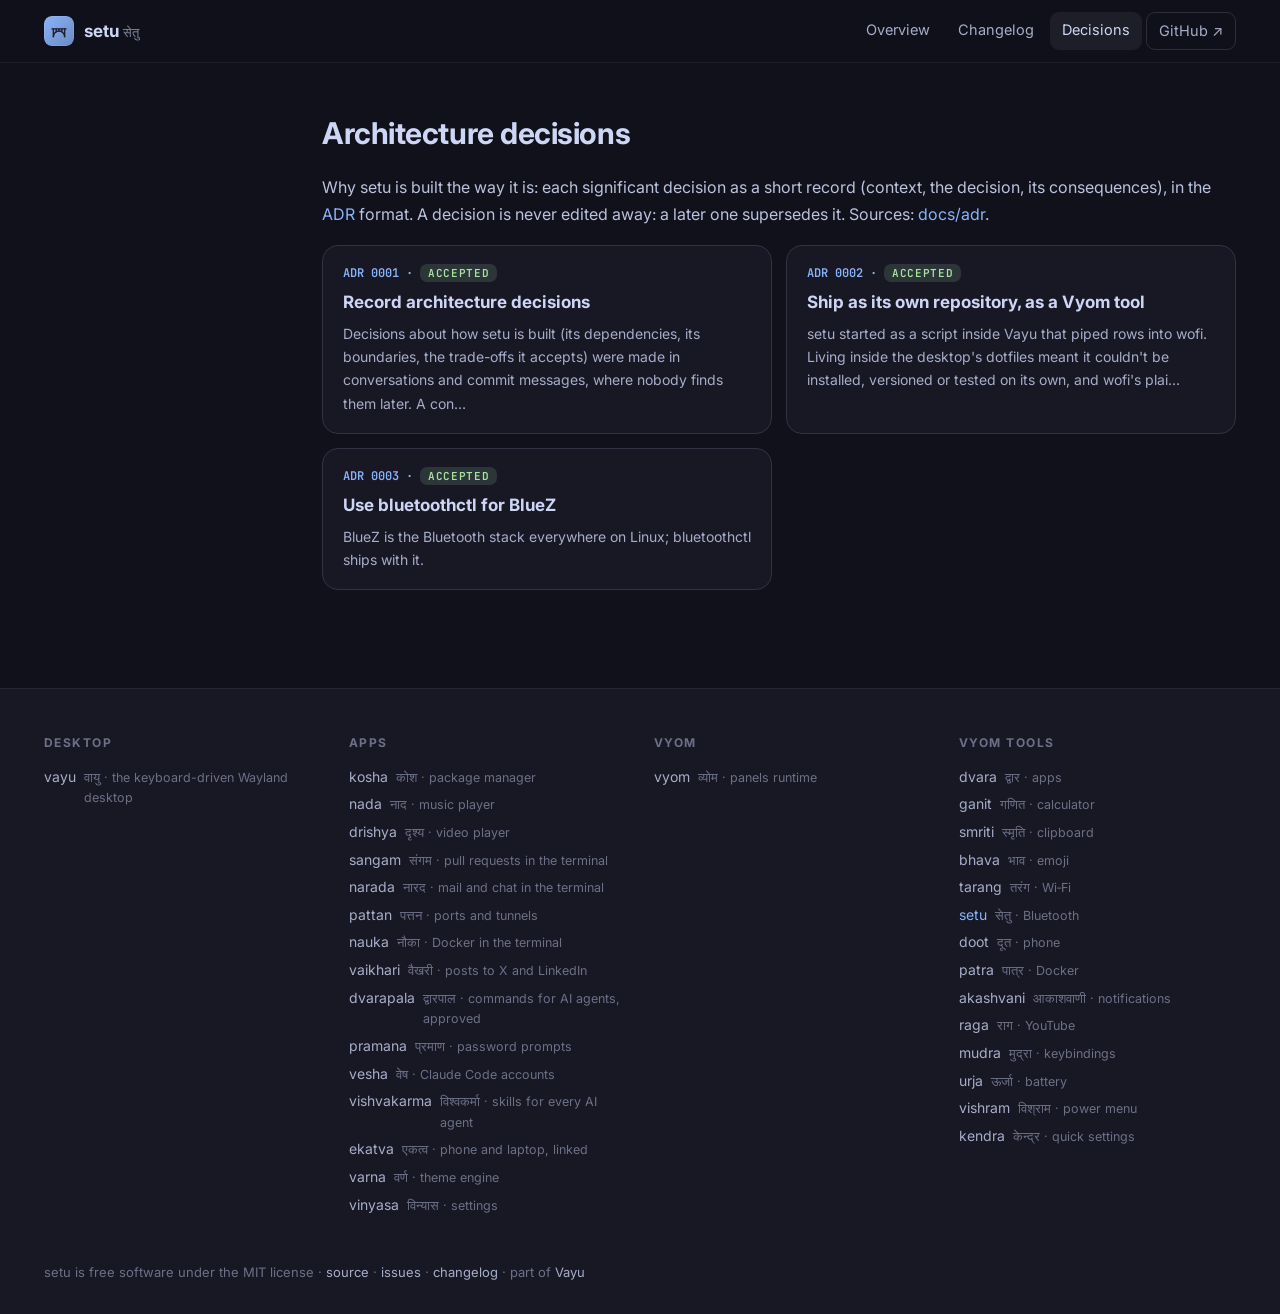
==== docs/adr/index.html @ f8ead476 "New names for five tools: akashvani, vishvakarma, dvarapala, narada, vaikhari suchana is akashvani, " ====
<!doctype html>
<html lang="en">
<head>
<meta charset="utf-8">
<meta name="viewport" content="width=device-width, initial-scale=1">
<title>Decisions · setu</title>
<meta name="description" content="Bluetooth: devices with battery levels, discovery while open, connect, disconnect, pair, remove, power.">
<meta property="og:title" content="Decisions · setu">
<meta property="og:description" content="Bluetooth: devices with battery levels, discovery while open, connect, disconnect, pair, remove, power.">
<meta name="theme-color" content="#11111b">
<link rel="icon" href="../assets/logo.svg" type="image/svg+xml">
<link rel="preconnect" href="https://fonts.googleapis.com">
<link href="https://fonts.googleapis.com/css2?family=Inter:wght@400;500;600;700;800&family=JetBrains+Mono:wght@400;600&display=swap" rel="stylesheet">
<link rel="stylesheet" href="../assets/site.css">
<style>:root{--accent:#89b4fa;--glow:#89b4fa33}</style>
</head>
<body>
<header class="top"><div class="in">
<a class="brand" href="../index.html"><img src="../assets/logo.svg" alt=""><span>setu <small>सेतु</small></span></a>
<nav><a href="../index.html" class="">Overview</a><a href="../changelog.html" class="">Changelog</a><a href="../adr/index.html" class="on hide">Decisions</a><a class="gh" href="https://github.com/Theyashsawarkar/setu">GitHub ↗</a></nav></div></header>

<div class="wrap"><aside class="toc"></aside><article>
<h2>Architecture decisions</h2><p>Why setu is built the way it is: each significant decision as a short record (context, the decision, its consequences), in the <a href="https://cognitect.com/blog/2011/11/15/documenting-architecture-decisions">ADR</a> format. A decision is never edited away: a later one supersedes it. Sources: <a href="https://github.com/Theyashsawarkar/setu/tree/main/docs/adr">docs/adr</a>.</p><div class="cards"><a class="card" href="0001-record-architecture-decisions.html"><div class="n">ADR 0001 · <span class="status accepted">Accepted</span></div><h3>Record architecture decisions</h3><p>Decisions about how setu is built (its dependencies, its boundaries, the trade-offs it accepts) were made in conversations and commit messages, where nobody finds them later. A con…</p></a><a class="card" href="0002-own-repository-as-a-vyom-tool.html"><div class="n">ADR 0002 · <span class="status accepted">Accepted</span></div><h3>Ship as its own repository, as a Vyom tool</h3><p>setu started as a script inside Vayu that piped rows into wofi. Living inside the desktop&#x27;s dotfiles meant it couldn&#x27;t be installed, versioned or tested on its own, and wofi&#x27;s plai…</p></a><a class="card" href="0003-bluetoothctl.html"><div class="n">ADR 0003 · <span class="status accepted">Accepted</span></div><h3>Use bluetoothctl for BlueZ</h3><p>BlueZ is the Bluetooth stack everywhere on Linux; bluetoothctl ships with it.</p></a></div>
</article></div>
<footer><div class="in"><div><h4>Desktop</h4><a href="https://theyashsawarkar.github.io/vayu/" class="">vayu <span>वायु · the keyboard-driven Wayland desktop</span></a></div><div><h4>Apps</h4><a href="https://theyashsawarkar.github.io/kosha/" class="">kosha <span>कोश · package manager</span></a><a href="https://theyashsawarkar.github.io/nada/" class="">nada <span>नाद · music player</span></a><a href="https://theyashsawarkar.github.io/drishya/" class="">drishya <span>दृश्य · video player</span></a><a href="https://theyashsawarkar.github.io/sangam/" class="">sangam <span>संगम · pull requests in the terminal</span></a><a href="https://theyashsawarkar.github.io/narada/" class="">narada <span>नारद · mail and chat in the terminal</span></a><a href="https://theyashsawarkar.github.io/pattan/" class="">pattan <span>पत्तन · ports and tunnels</span></a><a href="https://theyashsawarkar.github.io/nauka/" class="">nauka <span>नौका · Docker in the terminal</span></a><a href="https://theyashsawarkar.github.io/vaikhari/" class="">vaikhari <span>वैखरी · posts to X and LinkedIn</span></a><a href="https://theyashsawarkar.github.io/dvarapala/" class="">dvarapala <span>द्वारपाल · commands for AI agents, approved</span></a><a href="https://theyashsawarkar.github.io/pramana/" class="">pramana <span>प्रमाण · password prompts</span></a><a href="https://theyashsawarkar.github.io/vesha/" class="">vesha <span>वेष · Claude Code accounts</span></a><a href="https://theyashsawarkar.github.io/vishvakarma/" class="">vishvakarma <span>विश्वकर्मा · skills for every AI agent</span></a><a href="https://theyashsawarkar.github.io/ekatva/" class="">ekatva <span>एकत्व · phone and laptop, linked</span></a><a href="https://theyashsawarkar.github.io/varna/" class="">varna <span>वर्ण · theme engine</span></a><a href="https://theyashsawarkar.github.io/vinyasa/" class="">vinyasa <span>विन्यास · settings</span></a></div><div><h4>Vyom</h4><a href="https://theyashsawarkar.github.io/vyom/" class="">vyom <span>व्योम · panels runtime</span></a></div><div><h4>Vyom tools</h4><a href="https://theyashsawarkar.github.io/dvara/" class="">dvara <span>द्वार · apps</span></a><a href="https://theyashsawarkar.github.io/ganit/" class="">ganit <span>गणित · calculator</span></a><a href="https://theyashsawarkar.github.io/smriti/" class="">smriti <span>स्मृति · clipboard</span></a><a href="https://theyashsawarkar.github.io/bhava/" class="">bhava <span>भाव · emoji</span></a><a href="https://theyashsawarkar.github.io/tarang/" class="">tarang <span>तरंग · Wi‑Fi</span></a><a href="https://theyashsawarkar.github.io/setu/" class="me">setu <span>सेतु · Bluetooth</span></a><a href="https://theyashsawarkar.github.io/doot/" class="">doot <span>दूत · phone</span></a><a href="https://theyashsawarkar.github.io/patra/" class="">patra <span>पात्र · Docker</span></a><a href="https://theyashsawarkar.github.io/akashvani/" class="">akashvani <span>आकाशवाणी · notifications</span></a><a href="https://theyashsawarkar.github.io/raga/" class="">raga <span>राग · YouTube</span></a><a href="https://theyashsawarkar.github.io/mudra/" class="">mudra <span>मुद्रा · keybindings</span></a><a href="https://theyashsawarkar.github.io/urja/" class="">urja <span>ऊर्जा · battery</span></a><a href="https://theyashsawarkar.github.io/vishram/" class="">vishram <span>विश्राम · power menu</span></a><a href="https://theyashsawarkar.github.io/kendra/" class="">kendra <span>केन्द्र · quick settings</span></a></div></div>
<div class="bottom">setu is free software under the MIT license · <a href="https://github.com/Theyashsawarkar/setu">source</a> · <a href="https://github.com/Theyashsawarkar/setu/issues">issues</a> · <a href="../changelog.html">changelog</a> · part of <a href="https://theyashsawarkar.github.io/vayu/">Vayu</a></div></footer>
<script>
document.querySelectorAll('pre.code').forEach(p=>{const b=document.createElement('button');b.className='copy';b.textContent='Copy';
b.onclick=()=>{navigator.clipboard.writeText(p.innerText.replace(/^Copy/,'')).then(()=>{b.textContent='Copied';setTimeout(()=>b.textContent='Copy',1200)})};p.appendChild(b)});
const links=[...document.querySelectorAll('.toc a')];if(links.length){const hs=links.map(a=>document.getElementById(a.hash.slice(1))).filter(Boolean);
const on=()=>{let cur=hs[0];for(const h of hs){if(h.getBoundingClientRect().top<120)cur=h}links.forEach(a=>a.classList.toggle('on',cur&&a.hash==='#'+cur.id))};
addEventListener('scroll',on,{passive:true});on()}
</script>
</body>
</html>
---- docs/assets/site.css ----
:root{--crust:#11111b;--mantle:#181825;--base:#1e1e2e;--s0:#313244;--s1:#45475a;--ov0:#6c7086;--ov1:#7f849c;
--sub0:#a6adc8;--sub1:#bac2de;--text:#cdd6f4;--mauve:#cba6f7;--green:#a6e3a1;--peach:#fab387;--red:#f38ba8;--blue:#89b4fa;
--ui:"Inter","Segoe UI",system-ui,sans-serif;--mono:"JetBrains Mono","JetBrainsMono Nerd Font",ui-monospace,monospace}
*{box-sizing:border-box}html{scroll-behavior:smooth;scroll-padding-top:76px}
body{margin:0;background:var(--crust);color:var(--text);font:16px/1.65 var(--ui);-webkit-font-smoothing:antialiased}
a{color:var(--accent);text-decoration:none}a:hover{text-decoration:underline}
code{font:.86em var(--mono);background:rgba(255,255,255,.06);border:1px solid rgba(255,255,255,.07);padding:.12em .4em;border-radius:6px;color:var(--sub1)}
img{max-width:100%;height:auto}
/* nav */
.top{position:sticky;top:0;z-index:20;backdrop-filter:blur(18px) saturate(1.4);-webkit-backdrop-filter:blur(18px) saturate(1.4);
background:rgba(17,17,27,.72);border-bottom:1px solid rgba(255,255,255,.06)}
.top .in{max-width:1240px;margin:0 auto;padding:12px 24px;display:flex;align-items:center;gap:22px}
.brand{display:flex;align-items:center;gap:10px;font-weight:700;font-size:17px;color:var(--text)}
.brand img{width:30px;height:30px;border-radius:8px}.brand small{font-weight:500;color:var(--ov1);font-size:13px}
.top nav{display:flex;gap:4px;margin-left:auto;flex-wrap:wrap}
.top nav a{color:var(--sub0);padding:6px 12px;border-radius:9px;font-size:14.5px}
.top nav a:hover,.top nav a.on{background:rgba(255,255,255,.06);color:var(--text);text-decoration:none}
.top nav a.gh{border:1px solid rgba(255,255,255,.12)}
/* hero */
.hero{position:relative;overflow:hidden;border-bottom:1px solid rgba(255,255,255,.05)}
.hero:before{content:"";position:absolute;inset:-40% -10% auto;height:640px;
background:radial-gradient(600px 300px at 20% 30%,var(--glow),transparent 70%),radial-gradient(500px 300px at 85% 10%,rgba(137,180,250,.18),transparent 70%);pointer-events:none}
.hero .in{position:relative;max-width:1240px;margin:0 auto;padding:72px 24px 56px;display:grid;grid-template-columns:minmax(0,1fr) auto;gap:40px;align-items:center}
.eyebrow{font:600 13px var(--mono);letter-spacing:.14em;text-transform:uppercase;color:var(--accent)}
.hero h1{font-size:clamp(40px,6vw,64px);line-height:1.04;margin:12px 0 6px;letter-spacing:-.03em}
.hero .sa{font-size:22px;color:var(--accent);margin-bottom:18px}.hero .sa span{color:var(--ov1)}
.hero p.lead{font-size:19px;color:var(--sub0);max-width:720px;margin:0 0 26px}
.cta{display:flex;gap:10px;flex-wrap:wrap}
.btn{display:inline-flex;align-items:center;gap:8px;padding:11px 18px;border-radius:12px;font-weight:600;font-size:15px;border:1px solid rgba(255,255,255,.12);color:var(--text);background:rgba(255,255,255,.04)}
.btn:hover{text-decoration:none;background:rgba(255,255,255,.08)}
.btn.primary{background:var(--accent);color:var(--crust);border-color:transparent}.btn.primary:hover{filter:brightness(1.06)}
.hero .logo{width:180px;height:180px;filter:drop-shadow(0 24px 48px var(--glow))}
.meta{display:flex;gap:18px;flex-wrap:wrap;margin-top:22px;color:var(--ov1);font-size:14px}.meta b{color:var(--sub1);font-weight:600}
/* layout */
.wrap{max-width:1240px;margin:0 auto;padding:40px 24px 80px;display:grid;grid-template-columns:230px minmax(0,1fr);gap:48px}
.toc{position:sticky;top:84px;align-self:start;max-height:calc(100vh - 100px);overflow:auto;font-size:14px;padding-right:6px}
.toc b{display:block;font-size:11.5px;letter-spacing:.12em;text-transform:uppercase;color:var(--ov0);margin:0 0 10px}
.toc a{display:block;color:var(--sub0);padding:4px 10px;border-left:2px solid var(--s0)}
.toc a.l3{padding-left:22px;font-size:13px;color:var(--ov1)}
.toc a:hover,.toc a.on{color:var(--text);border-left-color:var(--accent);text-decoration:none}
article{min-width:0}
article h2{font-size:30px;letter-spacing:-.015em;margin:56px 0 14px;padding-top:6px}
article h2:first-child{margin-top:0}
article h3{font-size:20px;margin:34px 0 10px}article h4{font-size:16px;margin:24px 0 8px;color:var(--sub1)}
article p,article li{color:var(--sub1)}
article .anchor{opacity:0;margin-left:-22px;width:22px;display:inline-block;color:var(--ov0)}
article h2:hover .anchor,article h3:hover .anchor{opacity:1;text-decoration:none}
article ul,article ol{padding-left:22px}article li{margin:5px 0}
article img{border-radius:14px;border:1px solid rgba(255,255,255,.07)}
article p[align=center]{text-align:center}article p[align=center] img{margin:6px 0}
article blockquote{margin:22px 0;padding:14px 20px;border-left:3px solid var(--accent);background:rgba(255,255,255,.03);border-radius:0 12px 12px 0}
article blockquote p{margin:0;color:var(--sub0);font-style:italic}
pre.code{position:relative;background:var(--mantle);border:1px solid var(--s0);border-radius:14px;padding:16px 18px;overflow:auto;font:13.5px/1.6 var(--mono);color:var(--sub1)}
pre.code code{background:none;border:0;padding:0;font-size:inherit;color:inherit}
pre.code .copy{position:absolute;top:8px;right:8px;font:600 11px var(--ui);padding:4px 9px;border-radius:7px;border:1px solid var(--s1);background:var(--base);color:var(--sub0);cursor:pointer;opacity:0;transition:.15s}
pre.code:hover .copy{opacity:1}
.table{overflow:auto;margin:16px 0;border:1px solid var(--s0);border-radius:14px}
table{border-collapse:collapse;width:100%;font-size:14.5px}
th{text-align:left;background:var(--mantle);color:var(--sub1);font-weight:600;padding:10px 14px;border-bottom:1px solid var(--s0)}
td{padding:9px 14px;border-bottom:1px solid rgba(49,50,68,.6);color:var(--sub1);vertical-align:top}tr:last-child td{border-bottom:0}
td code{white-space:nowrap}
/* changelog */
.release{position:relative;padding:0 0 8px 28px;border-left:2px solid var(--s0);margin-left:6px}
.release:before{content:"";position:absolute;left:-7px;top:10px;width:12px;height:12px;border-radius:50%;background:var(--accent);box-shadow:0 0 0 4px var(--crust)}
.release h2{margin-top:0;font-size:24px}.release h2 .date{font:500 14px var(--mono);color:var(--ov1);margin-left:10px}
.release .tag{font:600 12px var(--mono);padding:2px 8px;border-radius:7px;background:rgba(255,255,255,.06);color:var(--accent);margin-left:8px;vertical-align:3px}
/* adr */
.cards{display:grid;grid-template-columns:repeat(auto-fill,minmax(300px,1fr));gap:14px;margin:18px 0}
.card{display:block;background:var(--mantle);border:1px solid var(--s0);border-radius:16px;padding:18px 20px;color:var(--text)}
.card:hover{border-color:var(--accent);text-decoration:none;transform:translateY(-1px)}
.card .n{font:600 12px var(--mono);color:var(--accent)}.card h3{margin:6px 0 6px;font-size:17px}.card p{margin:0;color:var(--sub0);font-size:14px}
.status{display:inline-block;font:600 11px var(--mono);padding:2px 8px;border-radius:7px;background:rgba(166,227,161,.14);color:var(--green);text-transform:uppercase;letter-spacing:.06em}
.status.superseded,.status.deprecated{background:rgba(250,179,135,.14);color:var(--peach)}.status.proposed{background:rgba(137,180,250,.14);color:var(--blue)}
/* footer */
footer{border-top:1px solid rgba(255,255,255,.06);background:var(--mantle)}
footer .in{max-width:1240px;margin:0 auto;padding:44px 24px;display:grid;grid-template-columns:repeat(auto-fit,minmax(200px,1fr));gap:28px}
footer h4{margin:0 0 10px;font-size:12px;letter-spacing:.12em;text-transform:uppercase;color:var(--ov0)}
footer a{display:flex;gap:8px;align-items:baseline;color:var(--sub0);font-size:14px;padding:2px 0}footer a span{color:var(--ov0);font-size:12.5px}
footer a.me{color:var(--accent)}
footer .bottom{max-width:1240px;margin:0 auto;padding:0 24px 30px;color:var(--ov0);font-size:13px}
footer .bottom a{display:inline;padding:0;font-size:13px}
@media(max-width:900px){.wrap{grid-template-columns:1fr}.toc{display:none}.hero .in{grid-template-columns:1fr}.hero .logo{width:110px;height:110px;order:-1}
.top nav a:not(.gh){padding:6px 8px}}
@media(max-width:560px){.top nav a.hide{display:none}.hero .in{padding:44px 16px 36px}.wrap{padding:28px 16px 60px}}
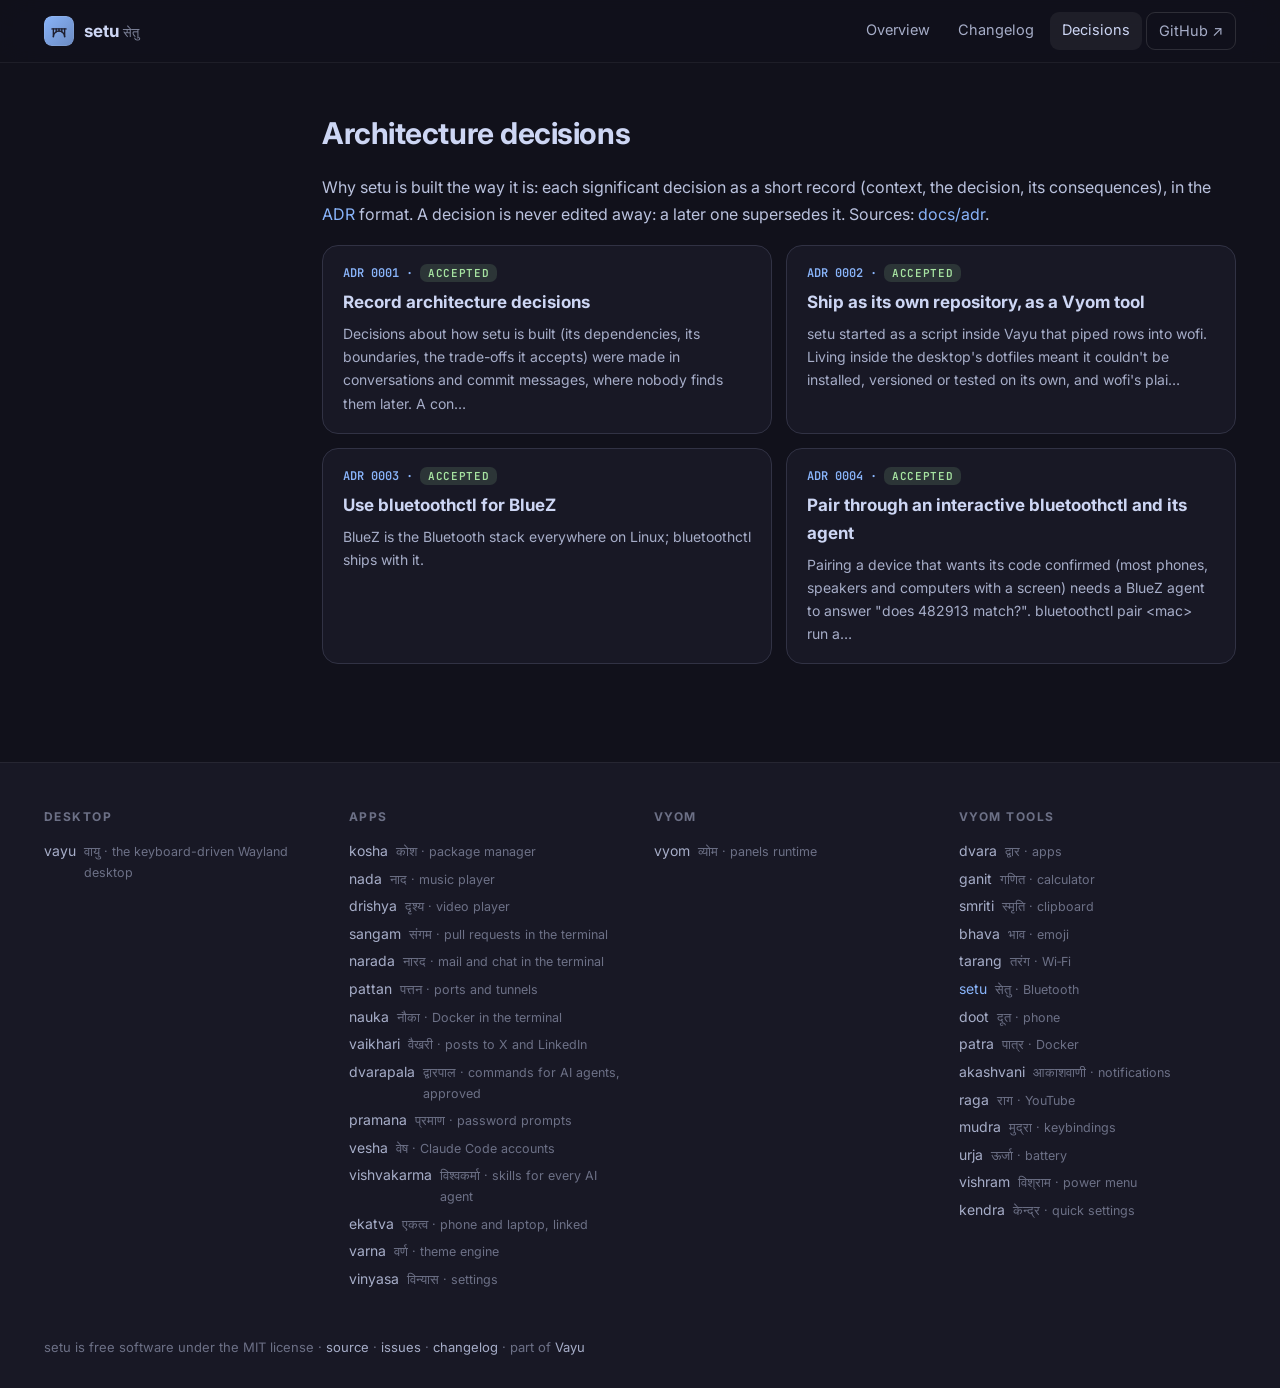
==== commit 78cabf16: "v0.2.0: connected devices as cards, audio modes, pairing with the code shown big Connected devices a" ====
--- a/docs/adr/index.html
+++ b/docs/adr/index.html
@@ -20,7 +20,7 @@
 <nav><a href="../index.html" class="">Overview</a><a href="../changelog.html" class="">Changelog</a><a href="../adr/index.html" class="on hide">Decisions</a><a class="gh" href="https://github.com/Theyashsawarkar/setu">GitHub ↗</a></nav></div></header>
 
 <div class="wrap"><aside class="toc"></aside><article>
-<h2>Architecture decisions</h2><p>Why setu is built the way it is: each significant decision as a short record (context, the decision, its consequences), in the <a href="https://cognitect.com/blog/2011/11/15/documenting-architecture-decisions">ADR</a> format. A decision is never edited away: a later one supersedes it. Sources: <a href="https://github.com/Theyashsawarkar/setu/tree/main/docs/adr">docs/adr</a>.</p><div class="cards"><a class="card" href="0001-record-architecture-decisions.html"><div class="n">ADR 0001 · <span class="status accepted">Accepted</span></div><h3>Record architecture decisions</h3><p>Decisions about how setu is built (its dependencies, its boundaries, the trade-offs it accepts) were made in conversations and commit messages, where nobody finds them later. A con…</p></a><a class="card" href="0002-own-repository-as-a-vyom-tool.html"><div class="n">ADR 0002 · <span class="status accepted">Accepted</span></div><h3>Ship as its own repository, as a Vyom tool</h3><p>setu started as a script inside Vayu that piped rows into wofi. Living inside the desktop&#x27;s dotfiles meant it couldn&#x27;t be installed, versioned or tested on its own, and wofi&#x27;s plai…</p></a><a class="card" href="0003-bluetoothctl.html"><div class="n">ADR 0003 · <span class="status accepted">Accepted</span></div><h3>Use bluetoothctl for BlueZ</h3><p>BlueZ is the Bluetooth stack everywhere on Linux; bluetoothctl ships with it.</p></a></div>
+<h2>Architecture decisions</h2><p>Why setu is built the way it is: each significant decision as a short record (context, the decision, its consequences), in the <a href="https://cognitect.com/blog/2011/11/15/documenting-architecture-decisions">ADR</a> format. A decision is never edited away: a later one supersedes it. Sources: <a href="https://github.com/Theyashsawarkar/setu/tree/main/docs/adr">docs/adr</a>.</p><div class="cards"><a class="card" href="0001-record-architecture-decisions.html"><div class="n">ADR 0001 · <span class="status accepted">Accepted</span></div><h3>Record architecture decisions</h3><p>Decisions about how setu is built (its dependencies, its boundaries, the trade-offs it accepts) were made in conversations and commit messages, where nobody finds them later. A con…</p></a><a class="card" href="0002-own-repository-as-a-vyom-tool.html"><div class="n">ADR 0002 · <span class="status accepted">Accepted</span></div><h3>Ship as its own repository, as a Vyom tool</h3><p>setu started as a script inside Vayu that piped rows into wofi. Living inside the desktop&#x27;s dotfiles meant it couldn&#x27;t be installed, versioned or tested on its own, and wofi&#x27;s plai…</p></a><a class="card" href="0003-bluetoothctl.html"><div class="n">ADR 0003 · <span class="status accepted">Accepted</span></div><h3>Use bluetoothctl for BlueZ</h3><p>BlueZ is the Bluetooth stack everywhere on Linux; bluetoothctl ships with it.</p></a><a class="card" href="0004-pairing-through-an-interactive-bluetoothctl.html"><div class="n">ADR 0004 · <span class="status accepted">Accepted</span></div><h3>Pair through an interactive bluetoothctl and its agent</h3><p>Pairing a device that wants its code confirmed (most phones, speakers and computers with a screen) needs a BlueZ agent to answer &quot;does 482913 match?&quot;. bluetoothctl pair &lt;mac&gt; run a…</p></a></div>
 </article></div>
 <footer><div class="in"><div><h4>Desktop</h4><a href="https://theyashsawarkar.github.io/vayu/" class="">vayu <span>वायु · the keyboard-driven Wayland desktop</span></a></div><div><h4>Apps</h4><a href="https://theyashsawarkar.github.io/kosha/" class="">kosha <span>कोश · package manager</span></a><a href="https://theyashsawarkar.github.io/nada/" class="">nada <span>नाद · music player</span></a><a href="https://theyashsawarkar.github.io/drishya/" class="">drishya <span>दृश्य · video player</span></a><a href="https://theyashsawarkar.github.io/sangam/" class="">sangam <span>संगम · pull requests in the terminal</span></a><a href="https://theyashsawarkar.github.io/narada/" class="">narada <span>नारद · mail and chat in the terminal</span></a><a href="https://theyashsawarkar.github.io/pattan/" class="">pattan <span>पत्तन · ports and tunnels</span></a><a href="https://theyashsawarkar.github.io/nauka/" class="">nauka <span>नौका · Docker in the terminal</span></a><a href="https://theyashsawarkar.github.io/vaikhari/" class="">vaikhari <span>वैखरी · posts to X and LinkedIn</span></a><a href="https://theyashsawarkar.github.io/dvarapala/" class="">dvarapala <span>द्वारपाल · commands for AI agents, approved</span></a><a href="https://theyashsawarkar.github.io/pramana/" class="">pramana <span>प्रमाण · password prompts</span></a><a href="https://theyashsawarkar.github.io/vesha/" class="">vesha <span>वेष · Claude Code accounts</span></a><a href="https://theyashsawarkar.github.io/vishvakarma/" class="">vishvakarma <span>विश्वकर्मा · skills for every AI agent</span></a><a href="https://theyashsawarkar.github.io/ekatva/" class="">ekatva <span>एकत्व · phone and laptop, linked</span></a><a href="https://theyashsawarkar.github.io/varna/" class="">varna <span>वर्ण · theme engine</span></a><a href="https://theyashsawarkar.github.io/vinyasa/" class="">vinyasa <span>विन्यास · settings</span></a></div><div><h4>Vyom</h4><a href="https://theyashsawarkar.github.io/vyom/" class="">vyom <span>व्योम · panels runtime</span></a></div><div><h4>Vyom tools</h4><a href="https://theyashsawarkar.github.io/dvara/" class="">dvara <span>द्वार · apps</span></a><a href="https://theyashsawarkar.github.io/ganit/" class="">ganit <span>गणित · calculator</span></a><a href="https://theyashsawarkar.github.io/smriti/" class="">smriti <span>स्मृति · clipboard</span></a><a href="https://theyashsawarkar.github.io/bhava/" class="">bhava <span>भाव · emoji</span></a><a href="https://theyashsawarkar.github.io/tarang/" class="">tarang <span>तरंग · Wi‑Fi</span></a><a href="https://theyashsawarkar.github.io/setu/" class="me">setu <span>सेतु · Bluetooth</span></a><a href="https://theyashsawarkar.github.io/doot/" class="">doot <span>दूत · phone</span></a><a href="https://theyashsawarkar.github.io/patra/" class="">patra <span>पात्र · Docker</span></a><a href="https://theyashsawarkar.github.io/akashvani/" class="">akashvani <span>आकाशवाणी · notifications</span></a><a href="https://theyashsawarkar.github.io/raga/" class="">raga <span>राग · YouTube</span></a><a href="https://theyashsawarkar.github.io/mudra/" class="">mudra <span>मुद्रा · keybindings</span></a><a href="https://theyashsawarkar.github.io/urja/" class="">urja <span>ऊर्जा · battery</span></a><a href="https://theyashsawarkar.github.io/vishram/" class="">vishram <span>विश्राम · power menu</span></a><a href="https://theyashsawarkar.github.io/kendra/" class="">kendra <span>केन्द्र · quick settings</span></a></div></div>
 <div class="bottom">setu is free software under the MIT license · <a href="https://github.com/Theyashsawarkar/setu">source</a> · <a href="https://github.com/Theyashsawarkar/setu/issues">issues</a> · <a href="../changelog.html">changelog</a> · part of <a href="https://theyashsawarkar.github.io/vayu/">Vayu</a></div></footer>
--- a/docs/assets/site.css
+++ b/docs/assets/site.css
@@ -24,6 +24,7 @@
 .eyebrow{font:600 13px var(--mono);letter-spacing:.14em;text-transform:uppercase;color:var(--accent)}
 .hero h1{font-size:clamp(40px,6vw,64px);line-height:1.04;margin:12px 0 6px;letter-spacing:-.03em}
 .hero .sa{font-size:22px;color:var(--accent);margin-bottom:18px}.hero .sa span{color:var(--ov1)}
+.hero .shloka{margin:0 0 26px;padding-left:16px;border-left:3px solid var(--accent);max-width:720px}.hero .shloka p{margin:0 0 6px;font-size:18px;line-height:1.6;color:var(--text)}.hero .shloka figcaption{font-size:14px;color:var(--sub0)}.hero .shloka cite{color:var(--ov1);font-style:normal;white-space:nowrap}
 .hero p.lead{font-size:19px;color:var(--sub0);max-width:720px;margin:0 0 26px}
 .cta{display:flex;gap:10px;flex-wrap:wrap}
 .btn{display:inline-flex;align-items:center;gap:8px;padding:11px 18px;border-radius:12px;font-weight:600;font-size:15px;border:1px solid rgba(255,255,255,.12);color:var(--text);background:rgba(255,255,255,.04)}
@@ -48,7 +49,7 @@
 article ul,article ol{padding-left:22px}article li{margin:5px 0}
 article img{border-radius:14px;border:1px solid rgba(255,255,255,.07)}
 article p[align=center]{text-align:center}article p[align=center] img{margin:6px 0}
-article blockquote{margin:22px 0;padding:14px 20px;border-left:3px solid var(--accent);background:rgba(255,255,255,.03);border-radius:0 12px 12px 0}
+article blockquote{margin:22px 0;padding:14px 20px;border-left:3px solid var(--accent);background:rgba(255,255,255,.03);border-radius:12px}
 article blockquote p{margin:0;color:var(--sub0);font-style:italic}
 pre.code{position:relative;background:var(--mantle);border:1px solid var(--s0);border-radius:14px;padding:16px 18px;overflow:auto;font:13.5px/1.6 var(--mono);color:var(--sub1)}
 pre.code code{background:none;border:0;padding:0;font-size:inherit;color:inherit}
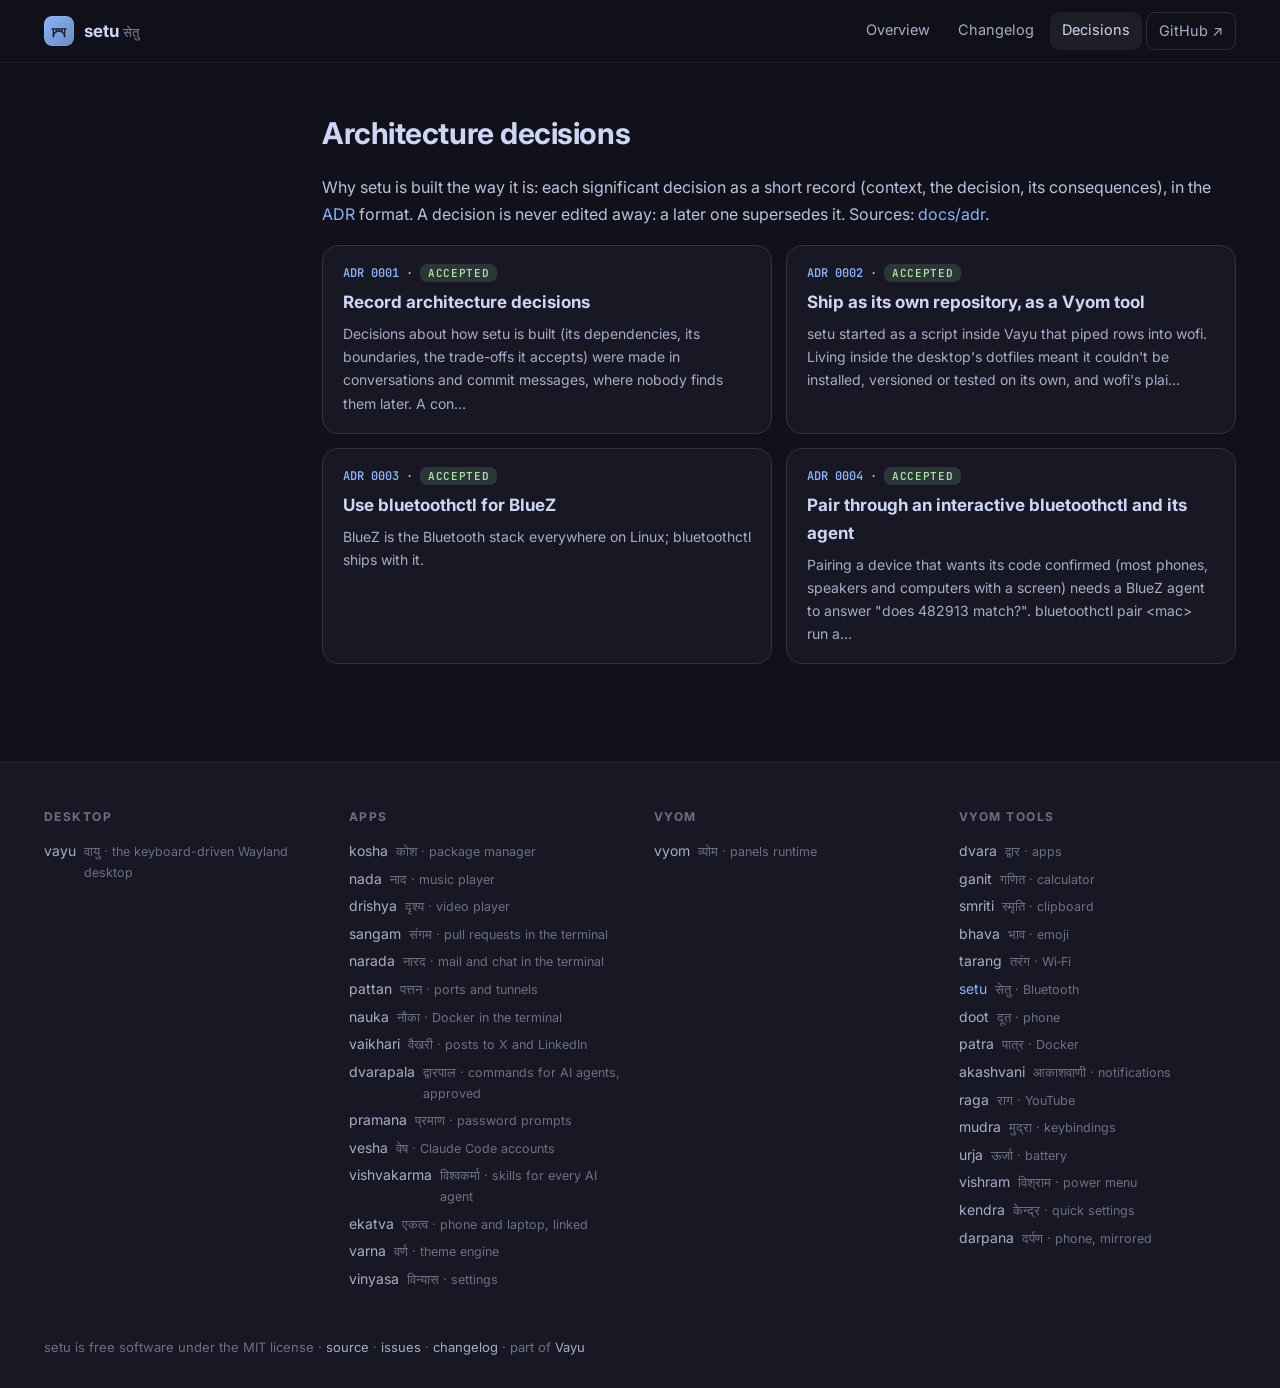
==== commit 258ad32c: "Website: Darpaṇa joins the family list Co-Authored-By: Claude Opus 5.5 <noreply@anthropic.com>" ====
--- a/docs/adr/index.html
+++ b/docs/adr/index.html
@@ -22,7 +22,7 @@
 <div class="wrap"><aside class="toc"></aside><article>
 <h2>Architecture decisions</h2><p>Why setu is built the way it is: each significant decision as a short record (context, the decision, its consequences), in the <a href="https://cognitect.com/blog/2011/11/15/documenting-architecture-decisions">ADR</a> format. A decision is never edited away: a later one supersedes it. Sources: <a href="https://github.com/Theyashsawarkar/setu/tree/main/docs/adr">docs/adr</a>.</p><div class="cards"><a class="card" href="0001-record-architecture-decisions.html"><div class="n">ADR 0001 · <span class="status accepted">Accepted</span></div><h3>Record architecture decisions</h3><p>Decisions about how setu is built (its dependencies, its boundaries, the trade-offs it accepts) were made in conversations and commit messages, where nobody finds them later. A con…</p></a><a class="card" href="0002-own-repository-as-a-vyom-tool.html"><div class="n">ADR 0002 · <span class="status accepted">Accepted</span></div><h3>Ship as its own repository, as a Vyom tool</h3><p>setu started as a script inside Vayu that piped rows into wofi. Living inside the desktop&#x27;s dotfiles meant it couldn&#x27;t be installed, versioned or tested on its own, and wofi&#x27;s plai…</p></a><a class="card" href="0003-bluetoothctl.html"><div class="n">ADR 0003 · <span class="status accepted">Accepted</span></div><h3>Use bluetoothctl for BlueZ</h3><p>BlueZ is the Bluetooth stack everywhere on Linux; bluetoothctl ships with it.</p></a><a class="card" href="0004-pairing-through-an-interactive-bluetoothctl.html"><div class="n">ADR 0004 · <span class="status accepted">Accepted</span></div><h3>Pair through an interactive bluetoothctl and its agent</h3><p>Pairing a device that wants its code confirmed (most phones, speakers and computers with a screen) needs a BlueZ agent to answer &quot;does 482913 match?&quot;. bluetoothctl pair &lt;mac&gt; run a…</p></a></div>
 </article></div>
-<footer><div class="in"><div><h4>Desktop</h4><a href="https://theyashsawarkar.github.io/vayu/" class="">vayu <span>वायु · the keyboard-driven Wayland desktop</span></a></div><div><h4>Apps</h4><a href="https://theyashsawarkar.github.io/kosha/" class="">kosha <span>कोश · package manager</span></a><a href="https://theyashsawarkar.github.io/nada/" class="">nada <span>नाद · music player</span></a><a href="https://theyashsawarkar.github.io/drishya/" class="">drishya <span>दृश्य · video player</span></a><a href="https://theyashsawarkar.github.io/sangam/" class="">sangam <span>संगम · pull requests in the terminal</span></a><a href="https://theyashsawarkar.github.io/narada/" class="">narada <span>नारद · mail and chat in the terminal</span></a><a href="https://theyashsawarkar.github.io/pattan/" class="">pattan <span>पत्तन · ports and tunnels</span></a><a href="https://theyashsawarkar.github.io/nauka/" class="">nauka <span>नौका · Docker in the terminal</span></a><a href="https://theyashsawarkar.github.io/vaikhari/" class="">vaikhari <span>वैखरी · posts to X and LinkedIn</span></a><a href="https://theyashsawarkar.github.io/dvarapala/" class="">dvarapala <span>द्वारपाल · commands for AI agents, approved</span></a><a href="https://theyashsawarkar.github.io/pramana/" class="">pramana <span>प्रमाण · password prompts</span></a><a href="https://theyashsawarkar.github.io/vesha/" class="">vesha <span>वेष · Claude Code accounts</span></a><a href="https://theyashsawarkar.github.io/vishvakarma/" class="">vishvakarma <span>विश्वकर्मा · skills for every AI agent</span></a><a href="https://theyashsawarkar.github.io/ekatva/" class="">ekatva <span>एकत्व · phone and laptop, linked</span></a><a href="https://theyashsawarkar.github.io/varna/" class="">varna <span>वर्ण · theme engine</span></a><a href="https://theyashsawarkar.github.io/vinyasa/" class="">vinyasa <span>विन्यास · settings</span></a></div><div><h4>Vyom</h4><a href="https://theyashsawarkar.github.io/vyom/" class="">vyom <span>व्योम · panels runtime</span></a></div><div><h4>Vyom tools</h4><a href="https://theyashsawarkar.github.io/dvara/" class="">dvara <span>द्वार · apps</span></a><a href="https://theyashsawarkar.github.io/ganit/" class="">ganit <span>गणित · calculator</span></a><a href="https://theyashsawarkar.github.io/smriti/" class="">smriti <span>स्मृति · clipboard</span></a><a href="https://theyashsawarkar.github.io/bhava/" class="">bhava <span>भाव · emoji</span></a><a href="https://theyashsawarkar.github.io/tarang/" class="">tarang <span>तरंग · Wi‑Fi</span></a><a href="https://theyashsawarkar.github.io/setu/" class="me">setu <span>सेतु · Bluetooth</span></a><a href="https://theyashsawarkar.github.io/doot/" class="">doot <span>दूत · phone</span></a><a href="https://theyashsawarkar.github.io/patra/" class="">patra <span>पात्र · Docker</span></a><a href="https://theyashsawarkar.github.io/akashvani/" class="">akashvani <span>आकाशवाणी · notifications</span></a><a href="https://theyashsawarkar.github.io/raga/" class="">raga <span>राग · YouTube</span></a><a href="https://theyashsawarkar.github.io/mudra/" class="">mudra <span>मुद्रा · keybindings</span></a><a href="https://theyashsawarkar.github.io/urja/" class="">urja <span>ऊर्जा · battery</span></a><a href="https://theyashsawarkar.github.io/vishram/" class="">vishram <span>विश्राम · power menu</span></a><a href="https://theyashsawarkar.github.io/kendra/" class="">kendra <span>केन्द्र · quick settings</span></a></div></div>
+<footer><div class="in"><div><h4>Desktop</h4><a href="https://theyashsawarkar.github.io/vayu/" class="">vayu <span>वायु · the keyboard-driven Wayland desktop</span></a></div><div><h4>Apps</h4><a href="https://theyashsawarkar.github.io/kosha/" class="">kosha <span>कोश · package manager</span></a><a href="https://theyashsawarkar.github.io/nada/" class="">nada <span>नाद · music player</span></a><a href="https://theyashsawarkar.github.io/drishya/" class="">drishya <span>दृश्य · video player</span></a><a href="https://theyashsawarkar.github.io/sangam/" class="">sangam <span>संगम · pull requests in the terminal</span></a><a href="https://theyashsawarkar.github.io/narada/" class="">narada <span>नारद · mail and chat in the terminal</span></a><a href="https://theyashsawarkar.github.io/pattan/" class="">pattan <span>पत्तन · ports and tunnels</span></a><a href="https://theyashsawarkar.github.io/nauka/" class="">nauka <span>नौका · Docker in the terminal</span></a><a href="https://theyashsawarkar.github.io/vaikhari/" class="">vaikhari <span>वैखरी · posts to X and LinkedIn</span></a><a href="https://theyashsawarkar.github.io/dvarapala/" class="">dvarapala <span>द्वारपाल · commands for AI agents, approved</span></a><a href="https://theyashsawarkar.github.io/pramana/" class="">pramana <span>प्रमाण · password prompts</span></a><a href="https://theyashsawarkar.github.io/vesha/" class="">vesha <span>वेष · Claude Code accounts</span></a><a href="https://theyashsawarkar.github.io/vishvakarma/" class="">vishvakarma <span>विश्वकर्मा · skills for every AI agent</span></a><a href="https://theyashsawarkar.github.io/ekatva/" class="">ekatva <span>एकत्व · phone and laptop, linked</span></a><a href="https://theyashsawarkar.github.io/varna/" class="">varna <span>वर्ण · theme engine</span></a><a href="https://theyashsawarkar.github.io/vinyasa/" class="">vinyasa <span>विन्यास · settings</span></a></div><div><h4>Vyom</h4><a href="https://theyashsawarkar.github.io/vyom/" class="">vyom <span>व्योम · panels runtime</span></a></div><div><h4>Vyom tools</h4><a href="https://theyashsawarkar.github.io/dvara/" class="">dvara <span>द्वार · apps</span></a><a href="https://theyashsawarkar.github.io/ganit/" class="">ganit <span>गणित · calculator</span></a><a href="https://theyashsawarkar.github.io/smriti/" class="">smriti <span>स्मृति · clipboard</span></a><a href="https://theyashsawarkar.github.io/bhava/" class="">bhava <span>भाव · emoji</span></a><a href="https://theyashsawarkar.github.io/tarang/" class="">tarang <span>तरंग · Wi‑Fi</span></a><a href="https://theyashsawarkar.github.io/setu/" class="me">setu <span>सेतु · Bluetooth</span></a><a href="https://theyashsawarkar.github.io/doot/" class="">doot <span>दूत · phone</span></a><a href="https://theyashsawarkar.github.io/patra/" class="">patra <span>पात्र · Docker</span></a><a href="https://theyashsawarkar.github.io/akashvani/" class="">akashvani <span>आकाशवाणी · notifications</span></a><a href="https://theyashsawarkar.github.io/raga/" class="">raga <span>राग · YouTube</span></a><a href="https://theyashsawarkar.github.io/mudra/" class="">mudra <span>मुद्रा · keybindings</span></a><a href="https://theyashsawarkar.github.io/urja/" class="">urja <span>ऊर्जा · battery</span></a><a href="https://theyashsawarkar.github.io/vishram/" class="">vishram <span>विश्राम · power menu</span></a><a href="https://theyashsawarkar.github.io/kendra/" class="">kendra <span>केन्द्र · quick settings</span></a><a href="https://theyashsawarkar.github.io/darpana/" class="">darpana <span>दर्पण · phone, mirrored</span></a></div></div>
 <div class="bottom">setu is free software under the MIT license · <a href="https://github.com/Theyashsawarkar/setu">source</a> · <a href="https://github.com/Theyashsawarkar/setu/issues">issues</a> · <a href="../changelog.html">changelog</a> · part of <a href="https://theyashsawarkar.github.io/vayu/">Vayu</a></div></footer>
 <script>
 document.querySelectorAll('pre.code').forEach(p=>{const b=document.createElement('button');b.className='copy';b.textContent='Copy';
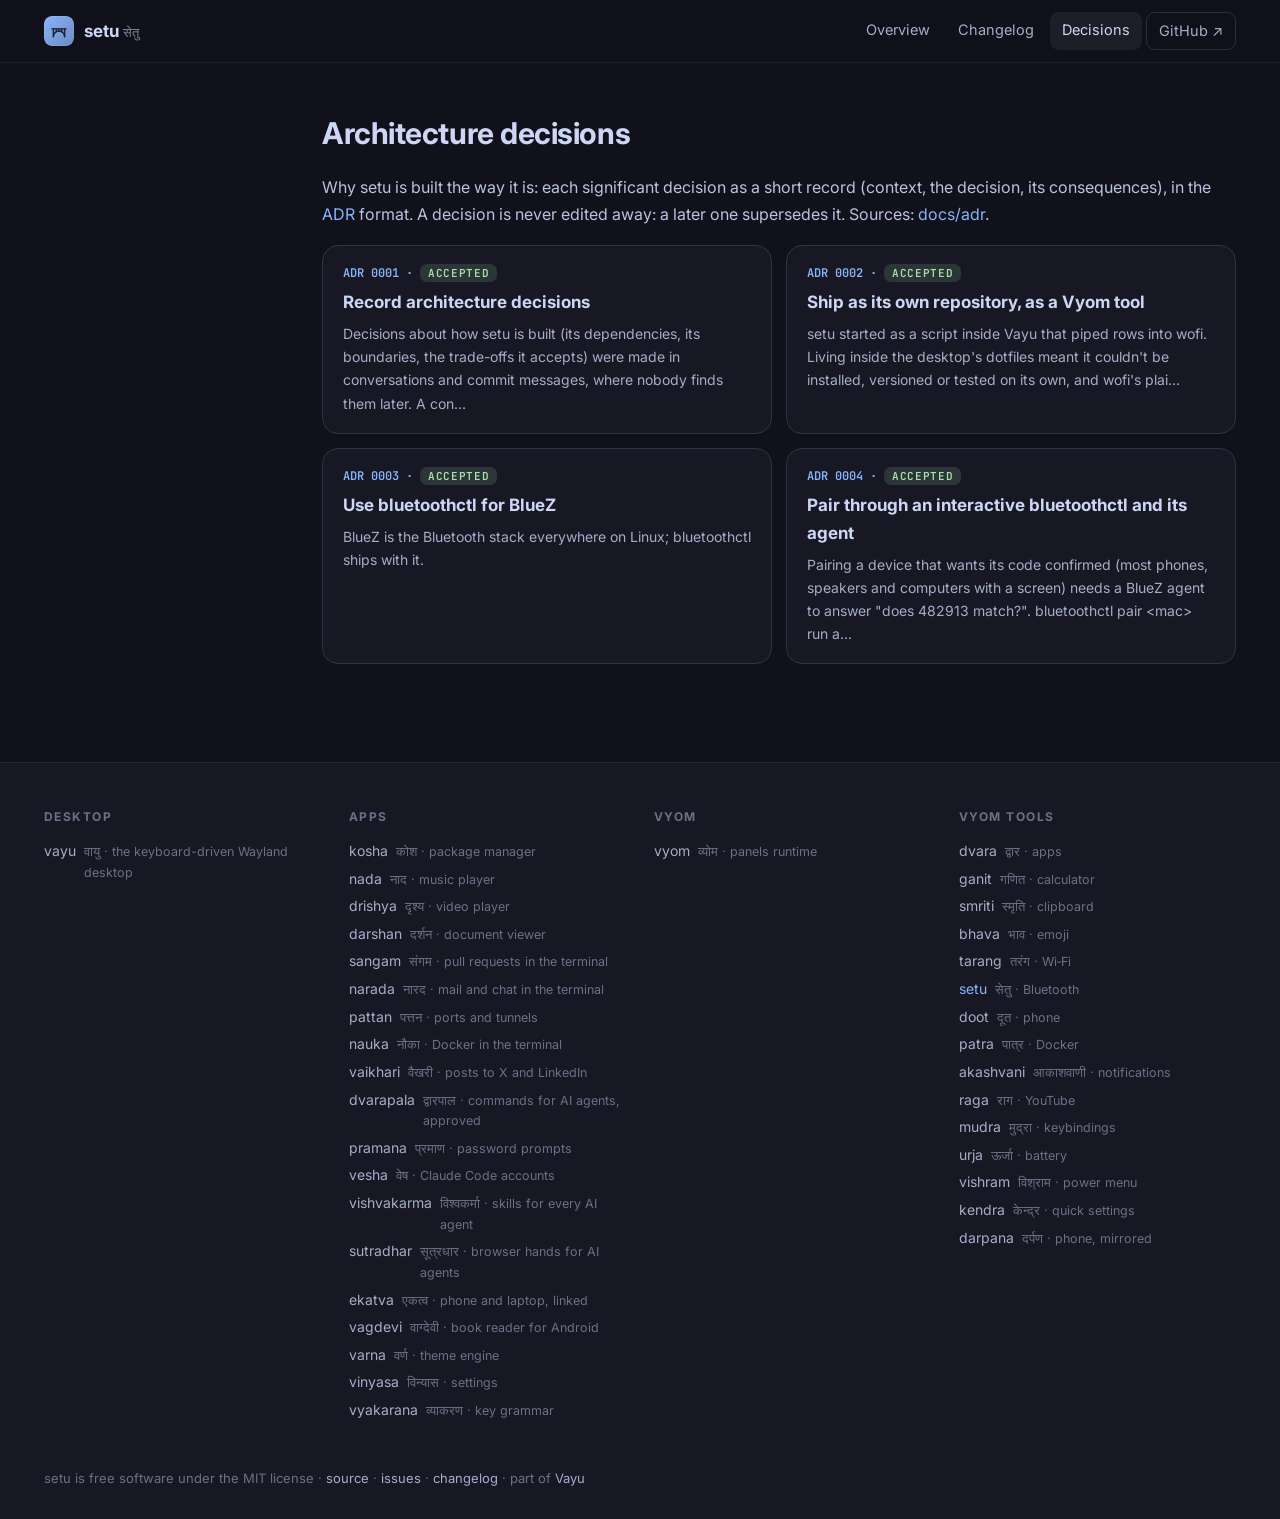
==== commit dcac7801: "The website moves to setu.theyashsawarkar.dev Every Vayu tool's site now has its own address on they" ====
--- a/docs/adr/index.html
+++ b/docs/adr/index.html
@@ -22,8 +22,8 @@
 <div class="wrap"><aside class="toc"></aside><article>
 <h2>Architecture decisions</h2><p>Why setu is built the way it is: each significant decision as a short record (context, the decision, its consequences), in the <a href="https://cognitect.com/blog/2011/11/15/documenting-architecture-decisions">ADR</a> format. A decision is never edited away: a later one supersedes it. Sources: <a href="https://github.com/Theyashsawarkar/setu/tree/main/docs/adr">docs/adr</a>.</p><div class="cards"><a class="card" href="0001-record-architecture-decisions.html"><div class="n">ADR 0001 · <span class="status accepted">Accepted</span></div><h3>Record architecture decisions</h3><p>Decisions about how setu is built (its dependencies, its boundaries, the trade-offs it accepts) were made in conversations and commit messages, where nobody finds them later. A con…</p></a><a class="card" href="0002-own-repository-as-a-vyom-tool.html"><div class="n">ADR 0002 · <span class="status accepted">Accepted</span></div><h3>Ship as its own repository, as a Vyom tool</h3><p>setu started as a script inside Vayu that piped rows into wofi. Living inside the desktop&#x27;s dotfiles meant it couldn&#x27;t be installed, versioned or tested on its own, and wofi&#x27;s plai…</p></a><a class="card" href="0003-bluetoothctl.html"><div class="n">ADR 0003 · <span class="status accepted">Accepted</span></div><h3>Use bluetoothctl for BlueZ</h3><p>BlueZ is the Bluetooth stack everywhere on Linux; bluetoothctl ships with it.</p></a><a class="card" href="0004-pairing-through-an-interactive-bluetoothctl.html"><div class="n">ADR 0004 · <span class="status accepted">Accepted</span></div><h3>Pair through an interactive bluetoothctl and its agent</h3><p>Pairing a device that wants its code confirmed (most phones, speakers and computers with a screen) needs a BlueZ agent to answer &quot;does 482913 match?&quot;. bluetoothctl pair &lt;mac&gt; run a…</p></a></div>
 </article></div>
-<footer><div class="in"><div><h4>Desktop</h4><a href="https://theyashsawarkar.github.io/vayu/" class="">vayu <span>वायु · the keyboard-driven Wayland desktop</span></a></div><div><h4>Apps</h4><a href="https://theyashsawarkar.github.io/kosha/" class="">kosha <span>कोश · package manager</span></a><a href="https://theyashsawarkar.github.io/nada/" class="">nada <span>नाद · music player</span></a><a href="https://theyashsawarkar.github.io/drishya/" class="">drishya <span>दृश्य · video player</span></a><a href="https://theyashsawarkar.github.io/sangam/" class="">sangam <span>संगम · pull requests in the terminal</span></a><a href="https://theyashsawarkar.github.io/narada/" class="">narada <span>नारद · mail and chat in the terminal</span></a><a href="https://theyashsawarkar.github.io/pattan/" class="">pattan <span>पत्तन · ports and tunnels</span></a><a href="https://theyashsawarkar.github.io/nauka/" class="">nauka <span>नौका · Docker in the terminal</span></a><a href="https://theyashsawarkar.github.io/vaikhari/" class="">vaikhari <span>वैखरी · posts to X and LinkedIn</span></a><a href="https://theyashsawarkar.github.io/dvarapala/" class="">dvarapala <span>द्वारपाल · commands for AI agents, approved</span></a><a href="https://theyashsawarkar.github.io/pramana/" class="">pramana <span>प्रमाण · password prompts</span></a><a href="https://theyashsawarkar.github.io/vesha/" class="">vesha <span>वेष · Claude Code accounts</span></a><a href="https://theyashsawarkar.github.io/vishvakarma/" class="">vishvakarma <span>विश्वकर्मा · skills for every AI agent</span></a><a href="https://theyashsawarkar.github.io/ekatva/" class="">ekatva <span>एकत्व · phone and laptop, linked</span></a><a href="https://theyashsawarkar.github.io/varna/" class="">varna <span>वर्ण · theme engine</span></a><a href="https://theyashsawarkar.github.io/vinyasa/" class="">vinyasa <span>विन्यास · settings</span></a></div><div><h4>Vyom</h4><a href="https://theyashsawarkar.github.io/vyom/" class="">vyom <span>व्योम · panels runtime</span></a></div><div><h4>Vyom tools</h4><a href="https://theyashsawarkar.github.io/dvara/" class="">dvara <span>द्वार · apps</span></a><a href="https://theyashsawarkar.github.io/ganit/" class="">ganit <span>गणित · calculator</span></a><a href="https://theyashsawarkar.github.io/smriti/" class="">smriti <span>स्मृति · clipboard</span></a><a href="https://theyashsawarkar.github.io/bhava/" class="">bhava <span>भाव · emoji</span></a><a href="https://theyashsawarkar.github.io/tarang/" class="">tarang <span>तरंग · Wi‑Fi</span></a><a href="https://theyashsawarkar.github.io/setu/" class="me">setu <span>सेतु · Bluetooth</span></a><a href="https://theyashsawarkar.github.io/doot/" class="">doot <span>दूत · phone</span></a><a href="https://theyashsawarkar.github.io/patra/" class="">patra <span>पात्र · Docker</span></a><a href="https://theyashsawarkar.github.io/akashvani/" class="">akashvani <span>आकाशवाणी · notifications</span></a><a href="https://theyashsawarkar.github.io/raga/" class="">raga <span>राग · YouTube</span></a><a href="https://theyashsawarkar.github.io/mudra/" class="">mudra <span>मुद्रा · keybindings</span></a><a href="https://theyashsawarkar.github.io/urja/" class="">urja <span>ऊर्जा · battery</span></a><a href="https://theyashsawarkar.github.io/vishram/" class="">vishram <span>विश्राम · power menu</span></a><a href="https://theyashsawarkar.github.io/kendra/" class="">kendra <span>केन्द्र · quick settings</span></a><a href="https://theyashsawarkar.github.io/darpana/" class="">darpana <span>दर्पण · phone, mirrored</span></a></div></div>
-<div class="bottom">setu is free software under the MIT license · <a href="https://github.com/Theyashsawarkar/setu">source</a> · <a href="https://github.com/Theyashsawarkar/setu/issues">issues</a> · <a href="../changelog.html">changelog</a> · part of <a href="https://theyashsawarkar.github.io/vayu/">Vayu</a></div></footer>
+<footer><div class="in"><div><h4>Desktop</h4><a href="https://vayu.theyashsawarkar.dev/" class="">vayu <span>वायु · the keyboard-driven Wayland desktop</span></a></div><div><h4>Apps</h4><a href="https://kosha.theyashsawarkar.dev/" class="">kosha <span>कोश · package manager</span></a><a href="https://nada.theyashsawarkar.dev/" class="">nada <span>नाद · music player</span></a><a href="https://drishya.theyashsawarkar.dev/" class="">drishya <span>दृश्य · video player</span></a><a href="https://darshan.theyashsawarkar.dev/" class="">darshan <span>दर्शन · document viewer</span></a><a href="https://sangam.theyashsawarkar.dev/" class="">sangam <span>संगम · pull requests in the terminal</span></a><a href="https://narada.theyashsawarkar.dev/" class="">narada <span>नारद · mail and chat in the terminal</span></a><a href="https://pattan.theyashsawarkar.dev/" class="">pattan <span>पत्तन · ports and tunnels</span></a><a href="https://nauka.theyashsawarkar.dev/" class="">nauka <span>नौका · Docker in the terminal</span></a><a href="https://vaikhari.theyashsawarkar.dev/" class="">vaikhari <span>वैखरी · posts to X and LinkedIn</span></a><a href="https://dvarapala.theyashsawarkar.dev/" class="">dvarapala <span>द्वारपाल · commands for AI agents, approved</span></a><a href="https://pramana.theyashsawarkar.dev/" class="">pramana <span>प्रमाण · password prompts</span></a><a href="https://vesha.theyashsawarkar.dev/" class="">vesha <span>वेष · Claude Code accounts</span></a><a href="https://vishvakarma.theyashsawarkar.dev/" class="">vishvakarma <span>विश्वकर्मा · skills for every AI agent</span></a><a href="https://sutradhar.theyashsawarkar.dev/" class="">sutradhar <span>सूत्रधार · browser hands for AI agents</span></a><a href="https://ekatva.theyashsawarkar.dev/" class="">ekatva <span>एकत्व · phone and laptop, linked</span></a><a href="https://vagdevi.theyashsawarkar.dev/" class="">vagdevi <span>वाग्देवी · book reader for Android</span></a><a href="https://varna.theyashsawarkar.dev/" class="">varna <span>वर्ण · theme engine</span></a><a href="https://vinyasa.theyashsawarkar.dev/" class="">vinyasa <span>विन्यास · settings</span></a><a href="https://vyakarana.theyashsawarkar.dev/" class="">vyakarana <span>व्याकरण · key grammar</span></a></div><div><h4>Vyom</h4><a href="https://vyom.theyashsawarkar.dev/" class="">vyom <span>व्योम · panels runtime</span></a></div><div><h4>Vyom tools</h4><a href="https://dvara.theyashsawarkar.dev/" class="">dvara <span>द्वार · apps</span></a><a href="https://ganit.theyashsawarkar.dev/" class="">ganit <span>गणित · calculator</span></a><a href="https://smriti.theyashsawarkar.dev/" class="">smriti <span>स्मृति · clipboard</span></a><a href="https://bhava.theyashsawarkar.dev/" class="">bhava <span>भाव · emoji</span></a><a href="https://tarang.theyashsawarkar.dev/" class="">tarang <span>तरंग · Wi‑Fi</span></a><a href="https://setu.theyashsawarkar.dev/" class="me">setu <span>सेतु · Bluetooth</span></a><a href="https://doot.theyashsawarkar.dev/" class="">doot <span>दूत · phone</span></a><a href="https://patra.theyashsawarkar.dev/" class="">patra <span>पात्र · Docker</span></a><a href="https://akashvani.theyashsawarkar.dev/" class="">akashvani <span>आकाशवाणी · notifications</span></a><a href="https://raga.theyashsawarkar.dev/" class="">raga <span>राग · YouTube</span></a><a href="https://mudra.theyashsawarkar.dev/" class="">mudra <span>मुद्रा · keybindings</span></a><a href="https://urja.theyashsawarkar.dev/" class="">urja <span>ऊर्जा · battery</span></a><a href="https://vishram.theyashsawarkar.dev/" class="">vishram <span>विश्राम · power menu</span></a><a href="https://kendra.theyashsawarkar.dev/" class="">kendra <span>केन्द्र · quick settings</span></a><a href="https://darpana.theyashsawarkar.dev/" class="">darpana <span>दर्पण · phone, mirrored</span></a></div></div>
+<div class="bottom">setu is free software under the MIT license · <a href="https://github.com/Theyashsawarkar/setu">source</a> · <a href="https://github.com/Theyashsawarkar/setu/issues">issues</a> · <a href="../changelog.html">changelog</a> · part of <a href="https://vayu.theyashsawarkar.dev/">Vayu</a></div></footer>
 <script>
 document.querySelectorAll('pre.code').forEach(p=>{const b=document.createElement('button');b.className='copy';b.textContent='Copy';
 b.onclick=()=>{navigator.clipboard.writeText(p.innerText.replace(/^Copy/,'')).then(()=>{b.textContent='Copied';setTimeout(()=>b.textContent='Copy',1200)})};p.appendChild(b)});
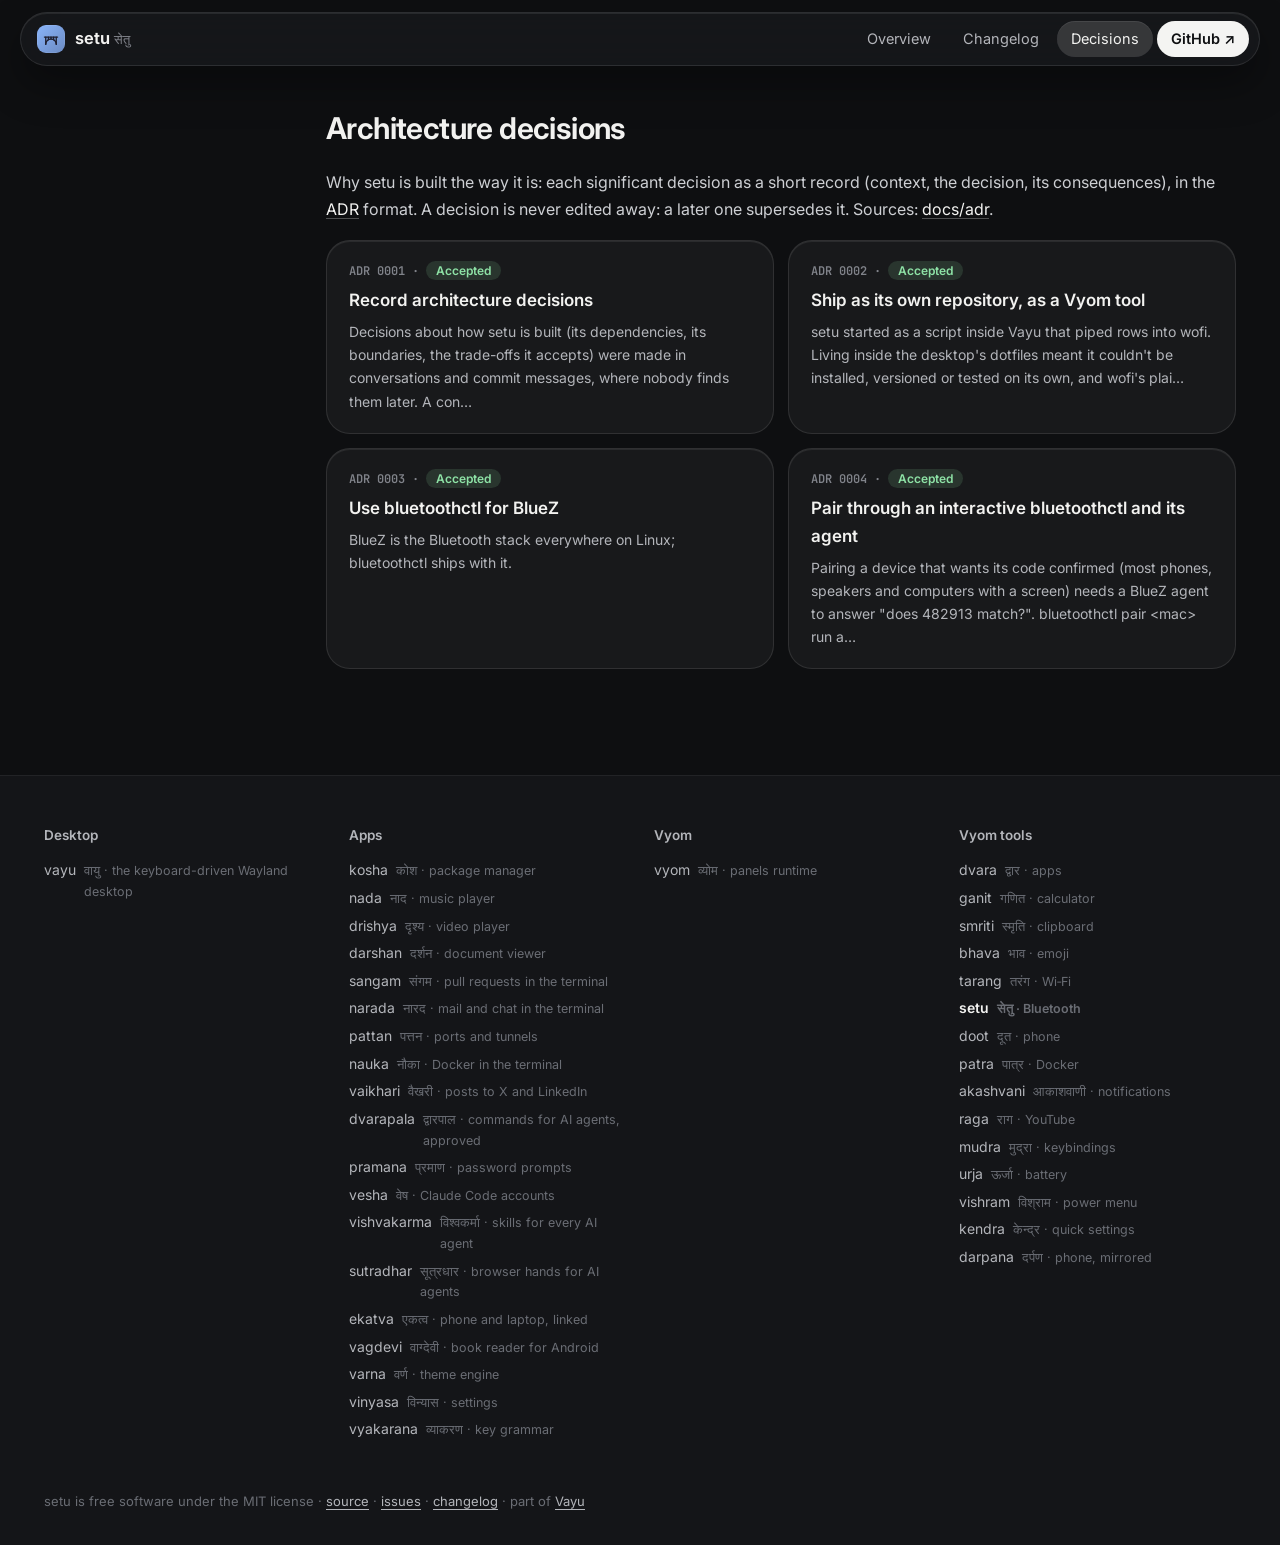
==== commit e47ded88: "Spatial look: graphite glass, round shapes, colour only for meaning Co-Authored-By: Claude Opus 5.5 " ====
--- a/docs/adr/index.html
+++ b/docs/adr/index.html
@@ -7,12 +7,12 @@
 <meta name="description" content="Bluetooth: devices with battery levels, discovery while open, connect, disconnect, pair, remove, power.">
 <meta property="og:title" content="Decisions · setu">
 <meta property="og:description" content="Bluetooth: devices with battery levels, discovery while open, connect, disconnect, pair, remove, power.">
-<meta name="theme-color" content="#11111b">
+<meta name="theme-color" content="#0e0f11">
 <link rel="icon" href="../assets/logo.svg" type="image/svg+xml">
 <link rel="preconnect" href="https://fonts.googleapis.com">
 <link href="https://fonts.googleapis.com/css2?family=Inter:wght@400;500;600;700;800&family=JetBrains+Mono:wght@400;600&display=swap" rel="stylesheet">
 <link rel="stylesheet" href="../assets/site.css">
-<style>:root{--accent:#89b4fa;--glow:#89b4fa33}</style>
+<style>:root{--tool:#93c4ff;--glow:#93c4ff2e}</style>
 </head>
 <body>
 <header class="top"><div class="in">
--- a/docs/assets/site.css
+++ b/docs/assets/site.css
@@ -1,85 +1,100 @@
-:root{--crust:#11111b;--mantle:#181825;--base:#1e1e2e;--s0:#313244;--s1:#45475a;--ov0:#6c7086;--ov1:#7f849c;
---sub0:#a6adc8;--sub1:#bac2de;--text:#cdd6f4;--mauve:#cba6f7;--green:#a6e3a1;--peach:#fab387;--red:#f38ba8;--blue:#89b4fa;
+/* Vayu's Spatial look: graphite glass that floats, very round, colour only
+   where it means something. The near-white accent is where you act (links,
+   the main button); the tool's own colour (--tool) is only its signature:
+   the logo's glow, the shloka's line, the release dots. */
+:root{--crust:#0e0f11;--mantle:#141518;--base:#1b1c20;--s0:#2a2c31;--s1:#3a3c42;--ov0:#6a6d74;--ov1:#80838a;
+--sub0:#b3b5ba;--sub1:#cdcfd3;--text:#f2f2f0;--accent:#f4f4f2;--green:#8ee2a6;--peach:#f7b07d;--red:#ff9389;--blue:#93c4ff;
+--glass:rgba(255,255,255,.045);--rim:rgba(255,255,255,.10);--lit:inset 0 1px 0 rgba(255,255,255,.08);
 --ui:"Inter","Segoe UI",system-ui,sans-serif;--mono:"JetBrains Mono","JetBrainsMono Nerd Font",ui-monospace,monospace}
-*{box-sizing:border-box}html{scroll-behavior:smooth;scroll-padding-top:76px}
+*{box-sizing:border-box}html{scroll-behavior:smooth;scroll-padding-top:96px}
 body{margin:0;background:var(--crust);color:var(--text);font:16px/1.65 var(--ui);-webkit-font-smoothing:antialiased}
-a{color:var(--accent);text-decoration:none}a:hover{text-decoration:underline}
-code{font:.86em var(--mono);background:rgba(255,255,255,.06);border:1px solid rgba(255,255,255,.07);padding:.12em .4em;border-radius:6px;color:var(--sub1)}
+a{color:var(--accent);text-decoration:underline;text-decoration-color:rgba(244,244,242,.28);text-underline-offset:3px}
+a:hover{text-decoration-color:var(--accent)}
+code{font:.86em var(--mono);background:rgba(255,255,255,.07);padding:.14em .45em;border-radius:7px;color:var(--sub1)}
 img{max-width:100%;height:auto}
-/* nav */
-.top{position:sticky;top:0;z-index:20;backdrop-filter:blur(18px) saturate(1.4);-webkit-backdrop-filter:blur(18px) saturate(1.4);
-background:rgba(17,17,27,.72);border-bottom:1px solid rgba(255,255,255,.06)}
-.top .in{max-width:1240px;margin:0 auto;padding:12px 24px;display:flex;align-items:center;gap:22px}
-.brand{display:flex;align-items:center;gap:10px;font-weight:700;font-size:17px;color:var(--text)}
-.brand img{width:30px;height:30px;border-radius:8px}.brand small{font-weight:500;color:var(--ov1);font-size:13px}
+:focus-visible{outline:2px solid var(--accent);outline-offset:3px;border-radius:8px}
+/* nav: a floating glass pill */
+.top{position:sticky;top:12px;z-index:20;padding:0 16px}
+.top .in{max-width:1240px;margin:0 auto;padding:8px 10px 8px 16px;display:flex;align-items:center;gap:22px;
+border-radius:999px;background:rgba(27,28,32,.62);border:1px solid var(--rim);box-shadow:var(--lit),0 18px 40px rgba(0,0,0,.35);
+backdrop-filter:blur(24px) saturate(1.5);-webkit-backdrop-filter:blur(24px) saturate(1.5)}
+.brand{display:flex;align-items:center;gap:10px;font-weight:650;font-size:16.5px;color:var(--text);text-decoration:none}
+.brand img{width:28px;height:28px;border-radius:9px}.brand small{font-weight:500;color:var(--ov1);font-size:13px}
 .top nav{display:flex;gap:4px;margin-left:auto;flex-wrap:wrap}
-.top nav a{color:var(--sub0);padding:6px 12px;border-radius:9px;font-size:14.5px}
-.top nav a:hover,.top nav a.on{background:rgba(255,255,255,.06);color:var(--text);text-decoration:none}
-.top nav a.gh{border:1px solid rgba(255,255,255,.12)}
-/* hero */
-.hero{position:relative;overflow:hidden;border-bottom:1px solid rgba(255,255,255,.05)}
-.hero:before{content:"";position:absolute;inset:-40% -10% auto;height:640px;
-background:radial-gradient(600px 300px at 20% 30%,var(--glow),transparent 70%),radial-gradient(500px 300px at 85% 10%,rgba(137,180,250,.18),transparent 70%);pointer-events:none}
-.hero .in{position:relative;max-width:1240px;margin:0 auto;padding:72px 24px 56px;display:grid;grid-template-columns:minmax(0,1fr) auto;gap:40px;align-items:center}
-.eyebrow{font:600 13px var(--mono);letter-spacing:.14em;text-transform:uppercase;color:var(--accent)}
-.hero h1{font-size:clamp(40px,6vw,64px);line-height:1.04;margin:12px 0 6px;letter-spacing:-.03em}
-.hero .sa{font-size:22px;color:var(--accent);margin-bottom:18px}.hero .sa span{color:var(--ov1)}
-.hero .shloka{margin:0 0 26px;padding-left:16px;border-left:3px solid var(--accent);max-width:720px}.hero .shloka p{margin:0 0 6px;font-size:18px;line-height:1.6;color:var(--text)}.hero .shloka figcaption{font-size:14px;color:var(--sub0)}.hero .shloka cite{color:var(--ov1);font-style:normal;white-space:nowrap}
-.hero p.lead{font-size:19px;color:var(--sub0);max-width:720px;margin:0 0 26px}
+.top nav a{color:var(--sub0);padding:6px 14px;border-radius:999px;font-size:14.5px;text-decoration:none}
+.top nav a:hover{background:rgba(255,255,255,.07);color:var(--text)}
+.top nav a.on{background:rgba(255,255,255,.14);color:var(--text);box-shadow:var(--lit)}
+.top nav a.gh{background:var(--accent);color:var(--crust);font-weight:600}.top nav a.gh:hover{background:#fff}
+/* hero: the tool's light in a dark room */
+.hero{position:relative;overflow:hidden;margin-top:-64px;padding-top:64px}
+.hero:before{content:"";position:absolute;inset:-30% -10% auto;height:720px;
+background:radial-gradient(640px 340px at 18% 32%,var(--glow),transparent 70%),radial-gradient(520px 300px at 86% 8%,rgba(255,255,255,.06),transparent 70%);pointer-events:none}
+.hero .in{position:relative;max-width:1240px;margin:0 auto;padding:84px 24px 60px;display:grid;grid-template-columns:minmax(0,1fr) auto;gap:48px;align-items:center}
+.eyebrow{display:inline-flex;align-items:center;gap:8px;font:500 13.5px var(--ui);color:var(--sub1);padding:5px 13px 5px 11px;border-radius:999px;
+background:var(--glass);border:1px solid var(--rim);box-shadow:var(--lit)}
+.eyebrow:before{content:"";width:7px;height:7px;border-radius:50%;background:var(--tool)}
+.hero h1{font-size:clamp(42px,6vw,68px);line-height:1.02;margin:18px 0 8px;letter-spacing:-.035em;font-weight:700}
+.hero .sa{font-size:22px;color:var(--sub1);margin-bottom:22px}.hero .sa span{color:var(--ov1)}
+.hero .shloka{margin:0 0 28px;padding:16px 20px;border-radius:22px;background:var(--glass);border:1px solid var(--rim);box-shadow:var(--lit),inset 3px 0 0 var(--tool);max-width:720px}
+.hero .shloka p{margin:0 0 6px;font-size:18px;line-height:1.6;color:var(--text)}.hero .shloka figcaption{font-size:14px;color:var(--sub0)}.hero .shloka cite{color:var(--ov1);font-style:normal;white-space:nowrap}
+.hero p.lead{font-size:19px;color:var(--sub0);max-width:680px;margin:0 0 28px}
 .cta{display:flex;gap:10px;flex-wrap:wrap}
-.btn{display:inline-flex;align-items:center;gap:8px;padding:11px 18px;border-radius:12px;font-weight:600;font-size:15px;border:1px solid rgba(255,255,255,.12);color:var(--text);background:rgba(255,255,255,.04)}
-.btn:hover{text-decoration:none;background:rgba(255,255,255,.08)}
-.btn.primary{background:var(--accent);color:var(--crust);border-color:transparent}.btn.primary:hover{filter:brightness(1.06)}
-.hero .logo{width:180px;height:180px;filter:drop-shadow(0 24px 48px var(--glow))}
-.meta{display:flex;gap:18px;flex-wrap:wrap;margin-top:22px;color:var(--ov1);font-size:14px}.meta b{color:var(--sub1);font-weight:600}
+.btn{display:inline-flex;align-items:center;gap:8px;padding:11px 20px;border-radius:999px;font-weight:600;font-size:15px;color:var(--text);
+background:rgba(255,255,255,.07);border:1px solid var(--rim);box-shadow:var(--lit);text-decoration:none}
+.btn:hover{background:rgba(255,255,255,.12)}
+.btn.primary{background:var(--accent);color:var(--crust);border-color:transparent;box-shadow:none}.btn.primary:hover{background:#fff}
+.hero .logo{width:184px;height:184px;filter:drop-shadow(0 28px 56px var(--glow))}
+.meta{display:flex;gap:18px;flex-wrap:wrap;margin-top:24px;color:var(--ov1);font-size:14px}.meta b{color:var(--sub1);font-weight:600}
 /* layout */
-.wrap{max-width:1240px;margin:0 auto;padding:40px 24px 80px;display:grid;grid-template-columns:230px minmax(0,1fr);gap:48px}
-.toc{position:sticky;top:84px;align-self:start;max-height:calc(100vh - 100px);overflow:auto;font-size:14px;padding-right:6px}
-.toc b{display:block;font-size:11.5px;letter-spacing:.12em;text-transform:uppercase;color:var(--ov0);margin:0 0 10px}
-.toc a{display:block;color:var(--sub0);padding:4px 10px;border-left:2px solid var(--s0)}
-.toc a.l3{padding-left:22px;font-size:13px;color:var(--ov1)}
-.toc a:hover,.toc a.on{color:var(--text);border-left-color:var(--accent);text-decoration:none}
+.wrap{max-width:1240px;margin:0 auto;padding:44px 24px 88px;display:grid;grid-template-columns:230px minmax(0,1fr);gap:52px}
+.toc{position:sticky;top:96px;align-self:start;max-height:calc(100vh - 116px);overflow:auto;font-size:14px;padding-right:6px}
+.toc b{display:block;font-size:13px;font-weight:600;color:var(--ov1);margin:0 0 10px 12px}
+.toc a{display:block;color:var(--sub0);padding:5px 12px;border-radius:12px;text-decoration:none}
+.toc a.l3{padding-left:24px;font-size:13px;color:var(--ov1)}
+.toc a:hover{color:var(--text);background:rgba(255,255,255,.04)}
+.toc a.on{color:var(--text);background:rgba(255,255,255,.09);box-shadow:var(--lit)}
 article{min-width:0}
-article h2{font-size:30px;letter-spacing:-.015em;margin:56px 0 14px;padding-top:6px}
+article h2{font-size:30px;letter-spacing:-.02em;margin:60px 0 14px;padding-top:6px;font-weight:650}
 article h2:first-child{margin-top:0}
-article h3{font-size:20px;margin:34px 0 10px}article h4{font-size:16px;margin:24px 0 8px;color:var(--sub1)}
+article h3{font-size:20px;margin:34px 0 10px;font-weight:600}article h4{font-size:16px;margin:24px 0 8px;color:var(--sub1)}
 article p,article li{color:var(--sub1)}
-article .anchor{opacity:0;margin-left:-22px;width:22px;display:inline-block;color:var(--ov0)}
-article h2:hover .anchor,article h3:hover .anchor{opacity:1;text-decoration:none}
+article .anchor{opacity:0;margin-left:-22px;width:22px;display:inline-block;color:var(--ov0);text-decoration:none}
+article h2:hover .anchor,article h3:hover .anchor{opacity:1}
 article ul,article ol{padding-left:22px}article li{margin:5px 0}
-article img{border-radius:14px;border:1px solid rgba(255,255,255,.07)}
+article img{border-radius:22px;border:1px solid var(--rim);box-shadow:0 24px 60px rgba(0,0,0,.35)}
 article p[align=center]{text-align:center}article p[align=center] img{margin:6px 0}
-article blockquote{margin:22px 0;padding:14px 20px;border-left:3px solid var(--accent);background:rgba(255,255,255,.03);border-radius:12px}
-article blockquote p{margin:0;color:var(--sub0);font-style:italic}
-pre.code{position:relative;background:var(--mantle);border:1px solid var(--s0);border-radius:14px;padding:16px 18px;overflow:auto;font:13.5px/1.6 var(--mono);color:var(--sub1)}
-pre.code code{background:none;border:0;padding:0;font-size:inherit;color:inherit}
-pre.code .copy{position:absolute;top:8px;right:8px;font:600 11px var(--ui);padding:4px 9px;border-radius:7px;border:1px solid var(--s1);background:var(--base);color:var(--sub0);cursor:pointer;opacity:0;transition:.15s}
-pre.code:hover .copy{opacity:1}
-.table{overflow:auto;margin:16px 0;border:1px solid var(--s0);border-radius:14px}
+article blockquote{margin:22px 0;padding:16px 22px;background:var(--glass);border:1px solid var(--rim);box-shadow:var(--lit);border-radius:22px}
+article blockquote p{margin:0;color:var(--sub0)}
+pre.code{position:relative;background:rgba(0,0,0,.28);border:1px solid var(--rim);box-shadow:var(--lit);border-radius:20px;padding:18px 20px;overflow:auto;font:13.5px/1.65 var(--mono);color:var(--sub1)}
+pre.code code{background:none;padding:0;font-size:inherit;color:inherit}
+pre.code .copy{position:absolute;top:10px;right:10px;font:600 12px var(--ui);padding:5px 12px;border-radius:999px;border:0;background:rgba(255,255,255,.1);color:var(--text);cursor:pointer;opacity:0;transition:opacity .15s}
+pre.code:hover .copy,pre.code .copy:focus-visible{opacity:1}
+.table{overflow:auto;margin:16px 0;border:1px solid var(--rim);border-radius:20px;background:var(--glass);box-shadow:var(--lit)}
 table{border-collapse:collapse;width:100%;font-size:14.5px}
-th{text-align:left;background:var(--mantle);color:var(--sub1);font-weight:600;padding:10px 14px;border-bottom:1px solid var(--s0)}
-td{padding:9px 14px;border-bottom:1px solid rgba(49,50,68,.6);color:var(--sub1);vertical-align:top}tr:last-child td{border-bottom:0}
+th{text-align:left;color:var(--sub1);font-weight:600;padding:11px 16px;border-bottom:1px solid var(--rim);background:rgba(255,255,255,.03)}
+td{padding:10px 16px;border-bottom:1px solid rgba(255,255,255,.06);color:var(--sub1);vertical-align:top}tr:last-child td{border-bottom:0}
 td code{white-space:nowrap}
 /* changelog */
-.release{position:relative;padding:0 0 8px 28px;border-left:2px solid var(--s0);margin-left:6px}
-.release:before{content:"";position:absolute;left:-7px;top:10px;width:12px;height:12px;border-radius:50%;background:var(--accent);box-shadow:0 0 0 4px var(--crust)}
+.release{position:relative;padding:0 0 10px 30px;border-left:1px solid var(--s1);margin-left:6px}
+.release:before{content:"";position:absolute;left:-6px;top:11px;width:11px;height:11px;border-radius:50%;background:var(--tool);box-shadow:0 0 0 4px var(--crust)}
 .release h2{margin-top:0;font-size:24px}.release h2 .date{font:500 14px var(--mono);color:var(--ov1);margin-left:10px}
-.release .tag{font:600 12px var(--mono);padding:2px 8px;border-radius:7px;background:rgba(255,255,255,.06);color:var(--accent);margin-left:8px;vertical-align:3px}
+.release .tag{font:600 12px var(--mono);padding:2px 10px;border-radius:999px;background:rgba(255,255,255,.08);color:var(--text);margin-left:8px;vertical-align:3px}
 /* adr */
 .cards{display:grid;grid-template-columns:repeat(auto-fill,minmax(300px,1fr));gap:14px;margin:18px 0}
-.card{display:block;background:var(--mantle);border:1px solid var(--s0);border-radius:16px;padding:18px 20px;color:var(--text)}
-.card:hover{border-color:var(--accent);text-decoration:none;transform:translateY(-1px)}
-.card .n{font:600 12px var(--mono);color:var(--accent)}.card h3{margin:6px 0 6px;font-size:17px}.card p{margin:0;color:var(--sub0);font-size:14px}
-.status{display:inline-block;font:600 11px var(--mono);padding:2px 8px;border-radius:7px;background:rgba(166,227,161,.14);color:var(--green);text-transform:uppercase;letter-spacing:.06em}
-.status.superseded,.status.deprecated{background:rgba(250,179,135,.14);color:var(--peach)}.status.proposed{background:rgba(137,180,250,.14);color:var(--blue)}
+.card{display:block;background:var(--glass);border:1px solid var(--rim);box-shadow:var(--lit);border-radius:24px;padding:20px 22px;color:var(--text);text-decoration:none;transition:background .15s,border-color .15s}
+.card:hover{background:rgba(255,255,255,.075);border-color:rgba(255,255,255,.2)}
+.card .n{font:600 12px var(--mono);color:var(--ov1)}.card h3{margin:6px 0 6px;font-size:17px}.card p{margin:0;color:var(--sub0);font-size:14px}
+.status{display:inline-block;font:600 12px var(--ui);padding:2px 10px;border-radius:999px;background:rgba(142,226,166,.14);color:var(--green)}
+.status.superseded,.status.deprecated{background:rgba(247,176,125,.14);color:var(--peach)}.status.proposed{background:rgba(147,196,255,.14);color:var(--blue)}
 /* footer */
 footer{border-top:1px solid rgba(255,255,255,.06);background:var(--mantle)}
-footer .in{max-width:1240px;margin:0 auto;padding:44px 24px;display:grid;grid-template-columns:repeat(auto-fit,minmax(200px,1fr));gap:28px}
-footer h4{margin:0 0 10px;font-size:12px;letter-spacing:.12em;text-transform:uppercase;color:var(--ov0)}
-footer a{display:flex;gap:8px;align-items:baseline;color:var(--sub0);font-size:14px;padding:2px 0}footer a span{color:var(--ov0);font-size:12.5px}
-footer a.me{color:var(--accent)}
-footer .bottom{max-width:1240px;margin:0 auto;padding:0 24px 30px;color:var(--ov0);font-size:13px}
-footer .bottom a{display:inline;padding:0;font-size:13px}
-@media(max-width:900px){.wrap{grid-template-columns:1fr}.toc{display:none}.hero .in{grid-template-columns:1fr}.hero .logo{width:110px;height:110px;order:-1}
-.top nav a:not(.gh){padding:6px 8px}}
-@media(max-width:560px){.top nav a.hide{display:none}.hero .in{padding:44px 16px 36px}.wrap{padding:28px 16px 60px}}+footer .in{max-width:1240px;margin:0 auto;padding:48px 24px;display:grid;grid-template-columns:repeat(auto-fit,minmax(200px,1fr));gap:28px}
+footer h4{margin:0 0 10px;font-size:13.5px;font-weight:600;color:var(--sub0)}
+footer a{display:flex;gap:8px;align-items:baseline;color:var(--sub0);font-size:14px;padding:2px 0;text-decoration:none}footer a:hover{color:var(--text)}footer a span{color:var(--ov0);font-size:12.5px}
+footer a.me{color:var(--text);font-weight:600}
+footer .bottom{max-width:1240px;margin:0 auto;padding:0 24px 32px;color:var(--ov0);font-size:13px}
+footer .bottom a{display:inline;padding:0;font-size:13px;text-decoration:underline}
+@media(max-width:900px){.wrap{grid-template-columns:1fr}.toc{display:none}.hero .in{grid-template-columns:1fr}.hero .logo{width:112px;height:112px;order:-1}
+.top nav a:not(.gh){padding:6px 9px}}
+@media(max-width:560px){.top{padding:0 10px}.top .in{gap:10px;padding-left:12px}.brand small{display:none}.top nav a.hide{display:none}.hero .in{padding:52px 16px 36px}.wrap{padding:28px 16px 64px}}
+@media(prefers-reduced-motion:reduce){html{scroll-behavior:auto}*{transition:none!important}}
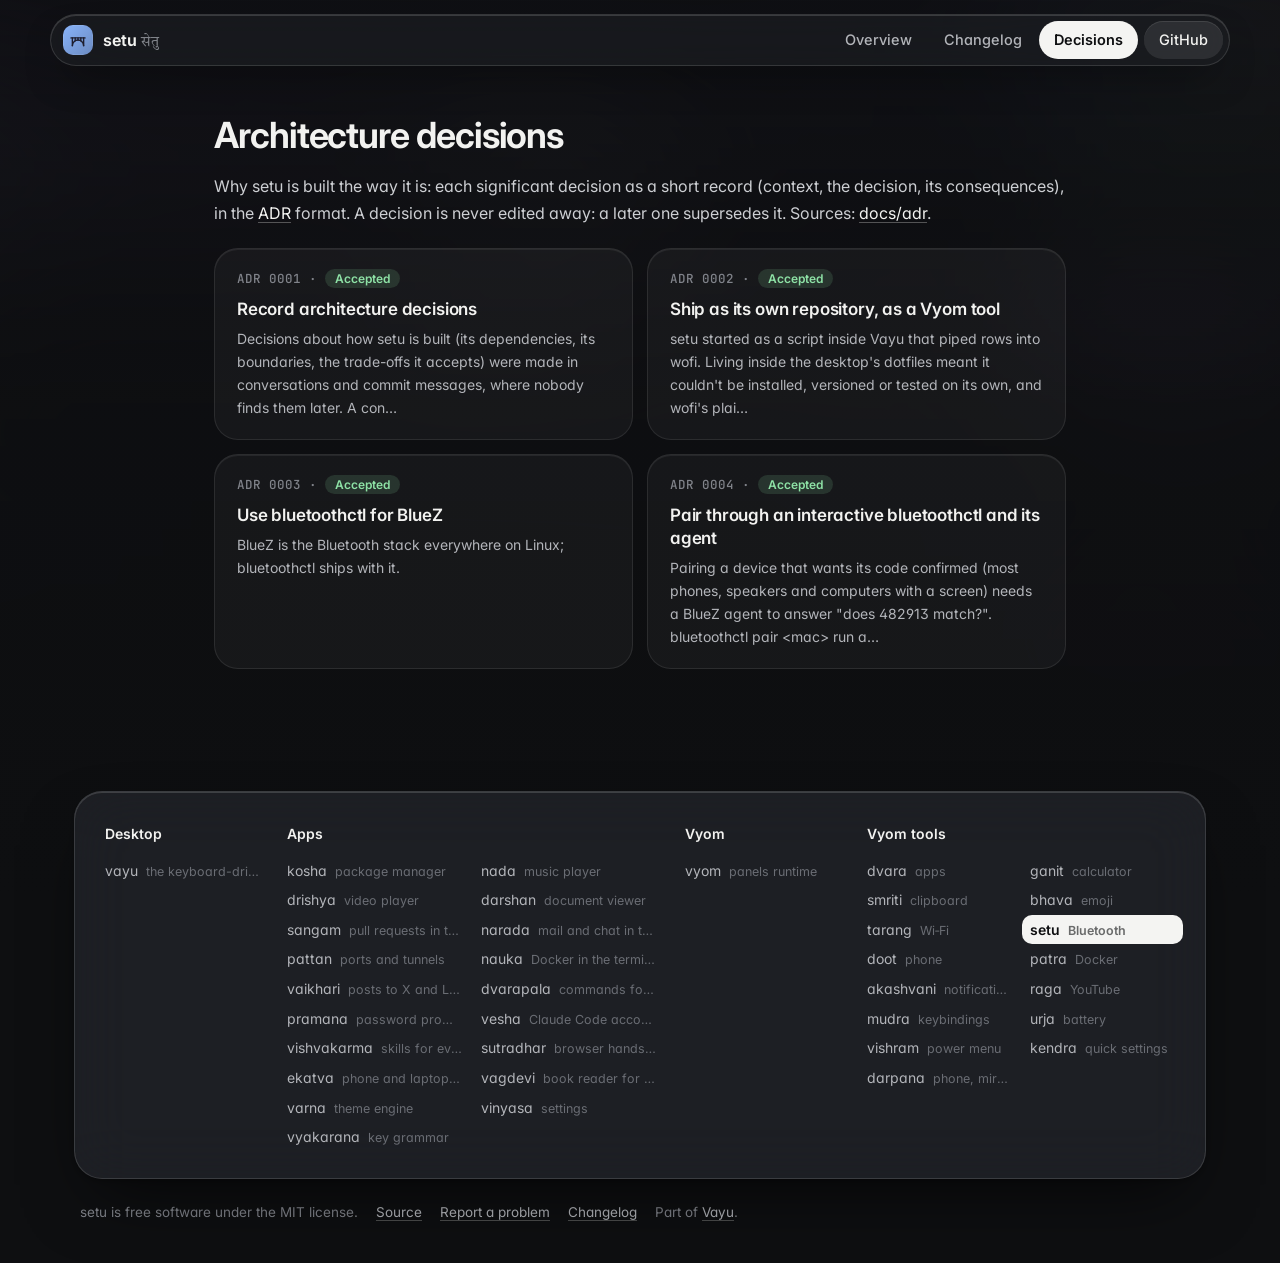
==== commit 8031af42: "Website: closer to Vayu's own Spatial site The tool's screenshot blurred behind the page, a centred " ====
--- a/docs/adr/index.html
+++ b/docs/adr/index.html
@@ -10,23 +10,25 @@
 <meta name="theme-color" content="#0e0f11">
 <link rel="icon" href="../assets/logo.svg" type="image/svg+xml">
 <link rel="preconnect" href="https://fonts.googleapis.com">
-<link href="https://fonts.googleapis.com/css2?family=Inter:wght@400;500;600;700;800&family=JetBrains+Mono:wght@400;600&display=swap" rel="stylesheet">
+<link rel="preconnect" href="https://fonts.gstatic.com" crossorigin>
+<link href="https://fonts.googleapis.com/css2?family=Inter:wght@400;500;600;700&family=JetBrains+Mono:wght@400;500;600&family=Tiro+Devanagari+Sanskrit&display=swap" rel="stylesheet">
 <link rel="stylesheet" href="../assets/site.css">
-<style>:root{--tool:#93c4ff;--glow:#93c4ff2e}</style>
+<style>:root{--tool:#93c4ff}.backdrop:before{background-image:url("../assets/screenshots/setu.png")}</style>
 </head>
-<body>
+<body class="sub">
+<div class="backdrop" aria-hidden="true"></div>
 <header class="top"><div class="in">
 <a class="brand" href="../index.html"><img src="../assets/logo.svg" alt=""><span>setu <small>सेतु</small></span></a>
-<nav><a href="../index.html" class="">Overview</a><a href="../changelog.html" class="">Changelog</a><a href="../adr/index.html" class="on hide">Decisions</a><a class="gh" href="https://github.com/Theyashsawarkar/setu">GitHub ↗</a></nav></div></header>
+<nav><a href="../index.html" class="">Overview</a><a href="../changelog.html" class="">Changelog</a><a href="../adr/index.html" class="on hide">Decisions</a><a class="gh" href="https://github.com/Theyashsawarkar/setu">GitHub</a></nav></div></header>
 
-<div class="wrap"><aside class="toc"></aside><article>
+<div class="wrap solo"><article>
 <h2>Architecture decisions</h2><p>Why setu is built the way it is: each significant decision as a short record (context, the decision, its consequences), in the <a href="https://cognitect.com/blog/2011/11/15/documenting-architecture-decisions">ADR</a> format. A decision is never edited away: a later one supersedes it. Sources: <a href="https://github.com/Theyashsawarkar/setu/tree/main/docs/adr">docs/adr</a>.</p><div class="cards"><a class="card" href="0001-record-architecture-decisions.html"><div class="n">ADR 0001 · <span class="status accepted">Accepted</span></div><h3>Record architecture decisions</h3><p>Decisions about how setu is built (its dependencies, its boundaries, the trade-offs it accepts) were made in conversations and commit messages, where nobody finds them later. A con…</p></a><a class="card" href="0002-own-repository-as-a-vyom-tool.html"><div class="n">ADR 0002 · <span class="status accepted">Accepted</span></div><h3>Ship as its own repository, as a Vyom tool</h3><p>setu started as a script inside Vayu that piped rows into wofi. Living inside the desktop&#x27;s dotfiles meant it couldn&#x27;t be installed, versioned or tested on its own, and wofi&#x27;s plai…</p></a><a class="card" href="0003-bluetoothctl.html"><div class="n">ADR 0003 · <span class="status accepted">Accepted</span></div><h3>Use bluetoothctl for BlueZ</h3><p>BlueZ is the Bluetooth stack everywhere on Linux; bluetoothctl ships with it.</p></a><a class="card" href="0004-pairing-through-an-interactive-bluetoothctl.html"><div class="n">ADR 0004 · <span class="status accepted">Accepted</span></div><h3>Pair through an interactive bluetoothctl and its agent</h3><p>Pairing a device that wants its code confirmed (most phones, speakers and computers with a screen) needs a BlueZ agent to answer &quot;does 482913 match?&quot;. bluetoothctl pair &lt;mac&gt; run a…</p></a></div>
 </article></div>
-<footer><div class="in"><div><h4>Desktop</h4><a href="https://vayu.theyashsawarkar.dev/" class="">vayu <span>वायु · the keyboard-driven Wayland desktop</span></a></div><div><h4>Apps</h4><a href="https://kosha.theyashsawarkar.dev/" class="">kosha <span>कोश · package manager</span></a><a href="https://nada.theyashsawarkar.dev/" class="">nada <span>नाद · music player</span></a><a href="https://drishya.theyashsawarkar.dev/" class="">drishya <span>दृश्य · video player</span></a><a href="https://darshan.theyashsawarkar.dev/" class="">darshan <span>दर्शन · document viewer</span></a><a href="https://sangam.theyashsawarkar.dev/" class="">sangam <span>संगम · pull requests in the terminal</span></a><a href="https://narada.theyashsawarkar.dev/" class="">narada <span>नारद · mail and chat in the terminal</span></a><a href="https://pattan.theyashsawarkar.dev/" class="">pattan <span>पत्तन · ports and tunnels</span></a><a href="https://nauka.theyashsawarkar.dev/" class="">nauka <span>नौका · Docker in the terminal</span></a><a href="https://vaikhari.theyashsawarkar.dev/" class="">vaikhari <span>वैखरी · posts to X and LinkedIn</span></a><a href="https://dvarapala.theyashsawarkar.dev/" class="">dvarapala <span>द्वारपाल · commands for AI agents, approved</span></a><a href="https://pramana.theyashsawarkar.dev/" class="">pramana <span>प्रमाण · password prompts</span></a><a href="https://vesha.theyashsawarkar.dev/" class="">vesha <span>वेष · Claude Code accounts</span></a><a href="https://vishvakarma.theyashsawarkar.dev/" class="">vishvakarma <span>विश्वकर्मा · skills for every AI agent</span></a><a href="https://sutradhar.theyashsawarkar.dev/" class="">sutradhar <span>सूत्रधार · browser hands for AI agents</span></a><a href="https://ekatva.theyashsawarkar.dev/" class="">ekatva <span>एकत्व · phone and laptop, linked</span></a><a href="https://vagdevi.theyashsawarkar.dev/" class="">vagdevi <span>वाग्देवी · book reader for Android</span></a><a href="https://varna.theyashsawarkar.dev/" class="">varna <span>वर्ण · theme engine</span></a><a href="https://vinyasa.theyashsawarkar.dev/" class="">vinyasa <span>विन्यास · settings</span></a><a href="https://vyakarana.theyashsawarkar.dev/" class="">vyakarana <span>व्याकरण · key grammar</span></a></div><div><h4>Vyom</h4><a href="https://vyom.theyashsawarkar.dev/" class="">vyom <span>व्योम · panels runtime</span></a></div><div><h4>Vyom tools</h4><a href="https://dvara.theyashsawarkar.dev/" class="">dvara <span>द्वार · apps</span></a><a href="https://ganit.theyashsawarkar.dev/" class="">ganit <span>गणित · calculator</span></a><a href="https://smriti.theyashsawarkar.dev/" class="">smriti <span>स्मृति · clipboard</span></a><a href="https://bhava.theyashsawarkar.dev/" class="">bhava <span>भाव · emoji</span></a><a href="https://tarang.theyashsawarkar.dev/" class="">tarang <span>तरंग · Wi‑Fi</span></a><a href="https://setu.theyashsawarkar.dev/" class="me">setu <span>सेतु · Bluetooth</span></a><a href="https://doot.theyashsawarkar.dev/" class="">doot <span>दूत · phone</span></a><a href="https://patra.theyashsawarkar.dev/" class="">patra <span>पात्र · Docker</span></a><a href="https://akashvani.theyashsawarkar.dev/" class="">akashvani <span>आकाशवाणी · notifications</span></a><a href="https://raga.theyashsawarkar.dev/" class="">raga <span>राग · YouTube</span></a><a href="https://mudra.theyashsawarkar.dev/" class="">mudra <span>मुद्रा · keybindings</span></a><a href="https://urja.theyashsawarkar.dev/" class="">urja <span>ऊर्जा · battery</span></a><a href="https://vishram.theyashsawarkar.dev/" class="">vishram <span>विश्राम · power menu</span></a><a href="https://kendra.theyashsawarkar.dev/" class="">kendra <span>केन्द्र · quick settings</span></a><a href="https://darpana.theyashsawarkar.dev/" class="">darpana <span>दर्पण · phone, mirrored</span></a></div></div>
-<div class="bottom">setu is free software under the MIT license · <a href="https://github.com/Theyashsawarkar/setu">source</a> · <a href="https://github.com/Theyashsawarkar/setu/issues">issues</a> · <a href="../changelog.html">changelog</a> · part of <a href="https://vayu.theyashsawarkar.dev/">Vayu</a></div></footer>
+<footer><div class="in glass"><div class=""><h4>Desktop</h4><div class="list"><a href="https://vayu.theyashsawarkar.dev/" class="">vayu <span>the keyboard-driven Wayland desktop</span></a></div></div><div class="g2"><h4>Apps</h4><div class="list"><a href="https://kosha.theyashsawarkar.dev/" class="">kosha <span>package manager</span></a><a href="https://nada.theyashsawarkar.dev/" class="">nada <span>music player</span></a><a href="https://drishya.theyashsawarkar.dev/" class="">drishya <span>video player</span></a><a href="https://darshan.theyashsawarkar.dev/" class="">darshan <span>document viewer</span></a><a href="https://sangam.theyashsawarkar.dev/" class="">sangam <span>pull requests in the terminal</span></a><a href="https://narada.theyashsawarkar.dev/" class="">narada <span>mail and chat in the terminal</span></a><a href="https://pattan.theyashsawarkar.dev/" class="">pattan <span>ports and tunnels</span></a><a href="https://nauka.theyashsawarkar.dev/" class="">nauka <span>Docker in the terminal</span></a><a href="https://vaikhari.theyashsawarkar.dev/" class="">vaikhari <span>posts to X and LinkedIn</span></a><a href="https://dvarapala.theyashsawarkar.dev/" class="">dvarapala <span>commands for AI agents, approved</span></a><a href="https://pramana.theyashsawarkar.dev/" class="">pramana <span>password prompts</span></a><a href="https://vesha.theyashsawarkar.dev/" class="">vesha <span>Claude Code accounts</span></a><a href="https://vishvakarma.theyashsawarkar.dev/" class="">vishvakarma <span>skills for every AI agent</span></a><a href="https://sutradhar.theyashsawarkar.dev/" class="">sutradhar <span>browser hands for AI agents</span></a><a href="https://ekatva.theyashsawarkar.dev/" class="">ekatva <span>phone and laptop, linked</span></a><a href="https://vagdevi.theyashsawarkar.dev/" class="">vagdevi <span>book reader for Android</span></a><a href="https://varna.theyashsawarkar.dev/" class="">varna <span>theme engine</span></a><a href="https://vinyasa.theyashsawarkar.dev/" class="">vinyasa <span>settings</span></a><a href="https://vyakarana.theyashsawarkar.dev/" class="">vyakarana <span>key grammar</span></a></div></div><div class=""><h4>Vyom</h4><div class="list"><a href="https://vyom.theyashsawarkar.dev/" class="">vyom <span>panels runtime</span></a></div></div><div class="g2"><h4>Vyom tools</h4><div class="list"><a href="https://dvara.theyashsawarkar.dev/" class="">dvara <span>apps</span></a><a href="https://ganit.theyashsawarkar.dev/" class="">ganit <span>calculator</span></a><a href="https://smriti.theyashsawarkar.dev/" class="">smriti <span>clipboard</span></a><a href="https://bhava.theyashsawarkar.dev/" class="">bhava <span>emoji</span></a><a href="https://tarang.theyashsawarkar.dev/" class="">tarang <span>Wi‑Fi</span></a><a href="https://setu.theyashsawarkar.dev/" class="me" aria-current="page">setu <span>Bluetooth</span></a><a href="https://doot.theyashsawarkar.dev/" class="">doot <span>phone</span></a><a href="https://patra.theyashsawarkar.dev/" class="">patra <span>Docker</span></a><a href="https://akashvani.theyashsawarkar.dev/" class="">akashvani <span>notifications</span></a><a href="https://raga.theyashsawarkar.dev/" class="">raga <span>YouTube</span></a><a href="https://mudra.theyashsawarkar.dev/" class="">mudra <span>keybindings</span></a><a href="https://urja.theyashsawarkar.dev/" class="">urja <span>battery</span></a><a href="https://vishram.theyashsawarkar.dev/" class="">vishram <span>power menu</span></a><a href="https://kendra.theyashsawarkar.dev/" class="">kendra <span>quick settings</span></a><a href="https://darpana.theyashsawarkar.dev/" class="">darpana <span>phone, mirrored</span></a></div></div></div>
+<div class="bottom"><span>setu is free software under the MIT license.</span><a href="https://github.com/Theyashsawarkar/setu">Source</a><a href="https://github.com/Theyashsawarkar/setu/issues">Report a problem</a><a href="../changelog.html">Changelog</a><span>Part of <a href="https://vayu.theyashsawarkar.dev/">Vayu</a>.</span></div></footer>
 <script>
-document.querySelectorAll('pre.code').forEach(p=>{const b=document.createElement('button');b.className='copy';b.textContent='Copy';
-b.onclick=()=>{navigator.clipboard.writeText(p.innerText.replace(/^Copy/,'')).then(()=>{b.textContent='Copied';setTimeout(()=>b.textContent='Copy',1200)})};p.appendChild(b)});
+document.querySelectorAll('pre.code').forEach(p=>{const b=document.createElement('button');b.className='copy';b.type='button';b.textContent='Copy';
+b.onclick=()=>{navigator.clipboard.writeText(p.querySelector('code').innerText).then(()=>{b.textContent='Copied';b.classList.add('done');setTimeout(()=>{b.textContent='Copy';b.classList.remove('done')},1400)})};p.appendChild(b)});
 const links=[...document.querySelectorAll('.toc a')];if(links.length){const hs=links.map(a=>document.getElementById(a.hash.slice(1))).filter(Boolean);
 const on=()=>{let cur=hs[0];for(const h of hs){if(h.getBoundingClientRect().top<120)cur=h}links.forEach(a=>a.classList.toggle('on',cur&&a.hash==='#'+cur.id))};
 addEventListener('scroll',on,{passive:true});on()}
--- a/docs/assets/site.css
+++ b/docs/assets/site.css
@@ -1,100 +1,131 @@
-/* Vayu's Spatial look: graphite glass that floats, very round, colour only
-   where it means something. The near-white accent is where you act (links,
-   the main button); the tool's own colour (--tool) is only its signature:
-   the logo's glow, the shloka's line, the release dots. */
+/* Vayu's Spatial look (the same as vayu.theyashsawarkar.dev): graphite
+   glass floating over the tool's own screenshot, blurred far out of focus;
+   very round; where you are is a near-white pill or brighter glass; no
+   glows; colour only where it means something. The tool's own colour
+   (--tool) is only its signature: the release dots. */
 :root{--crust:#0e0f11;--mantle:#141518;--base:#1b1c20;--s0:#2a2c31;--s1:#3a3c42;--ov0:#6a6d74;--ov1:#80838a;
---sub0:#b3b5ba;--sub1:#cdcfd3;--text:#f2f2f0;--accent:#f4f4f2;--green:#8ee2a6;--peach:#f7b07d;--red:#ff9389;--blue:#93c4ff;
---glass:rgba(255,255,255,.045);--rim:rgba(255,255,255,.10);--lit:inset 0 1px 0 rgba(255,255,255,.08);
---ui:"Inter","Segoe UI",system-ui,sans-serif;--mono:"JetBrains Mono","JetBrainsMono Nerd Font",ui-monospace,monospace}
+--sub0:#b3b5ba;--sub1:#cdcfd3;--text:#f2f2f0;--accent:#f4f4f2;--green:#8ee2a6;--peach:#f7b07d;--red:#ff9389;--blue:#93c4ff;--yellow:#f3d47f;
+--glass:rgba(52,54,60,.44);--hi:rgba(255,255,255,.09);--rim:rgba(255,255,255,.13);--lit:inset 0 1px 0 rgba(255,255,255,.15);
+--float:0 30px 70px -24px rgba(0,0,0,.7),0 2px 6px rgba(0,0,0,.25);--blur:blur(28px) saturate(160%);
+--ui:"Inter","Adwaita Sans",system-ui,sans-serif;--mono:"JetBrains Mono","JetBrainsMono Nerd Font",ui-monospace,monospace;
+--sa:"Tiro Devanagari Sanskrit","Noto Serif Devanagari",serif;color-scheme:dark}
 *{box-sizing:border-box}html{scroll-behavior:smooth;scroll-padding-top:96px}
-body{margin:0;background:var(--crust);color:var(--text);font:16px/1.65 var(--ui);-webkit-font-smoothing:antialiased}
-a{color:var(--accent);text-decoration:underline;text-decoration-color:rgba(244,244,242,.28);text-underline-offset:3px}
-a:hover{text-decoration-color:var(--accent)}
+body{margin:0;min-height:100vh;background:var(--crust);color:var(--text);font:16px/1.65 var(--ui);-webkit-font-smoothing:antialiased;font-feature-settings:"cv11","ss01"}
+/* the backdrop: the tool's screenshot, out of focus, fading to graphite */
+.backdrop{position:fixed;inset:0;z-index:-1;overflow:hidden;pointer-events:none}
+.backdrop:before{content:"";position:absolute;inset:-12%;background:center/cover no-repeat;filter:blur(64px) saturate(1.25) brightness(.62);transform:translateZ(0)}
+.backdrop:after{content:"";position:absolute;inset:0;background:linear-gradient(to bottom,rgba(14,15,17,.25),rgba(14,15,17,.8) 60%,var(--crust))}
+.backdrop.none:before{background:radial-gradient(60% 50% at 50% 0%,color-mix(in srgb,var(--tool) 22%,transparent),transparent 70%);filter:none}
+.sub .backdrop:after{background:linear-gradient(to bottom,rgba(14,15,17,.55),rgba(14,15,17,.93) 45%,var(--crust))}
+a{color:var(--accent);text-decoration:underline;text-decoration-color:rgba(244,244,242,.3);text-underline-offset:3px}
+a:hover{text-decoration-color:currentColor}
 code{font:.86em var(--mono);background:rgba(255,255,255,.07);padding:.14em .45em;border-radius:7px;color:var(--sub1)}
+kbd{display:inline-block;min-width:1.7em;padding:.05em .45em;font:500 .8em/1.6 var(--mono);text-align:center;color:var(--text);background:rgba(255,255,255,.08);border:1px solid rgba(255,255,255,.14);border-bottom-width:2px;border-radius:8px}
 img{max-width:100%;height:auto}
-:focus-visible{outline:2px solid var(--accent);outline-offset:3px;border-radius:8px}
-/* nav: a floating glass pill */
-.top{position:sticky;top:12px;z-index:20;padding:0 16px}
-.top .in{max-width:1240px;margin:0 auto;padding:8px 10px 8px 16px;display:flex;align-items:center;gap:22px;
-border-radius:999px;background:rgba(27,28,32,.62);border:1px solid var(--rim);box-shadow:var(--lit),0 18px 40px rgba(0,0,0,.35);
-backdrop-filter:blur(24px) saturate(1.5);-webkit-backdrop-filter:blur(24px) saturate(1.5)}
-.brand{display:flex;align-items:center;gap:10px;font-weight:650;font-size:16.5px;color:var(--text);text-decoration:none}
-.brand img{width:28px;height:28px;border-radius:9px}.brand small{font-weight:500;color:var(--ov1);font-size:13px}
-.top nav{display:flex;gap:4px;margin-left:auto;flex-wrap:wrap}
-.top nav a{color:var(--sub0);padding:6px 14px;border-radius:999px;font-size:14.5px;text-decoration:none}
-.top nav a:hover{background:rgba(255,255,255,.07);color:var(--text)}
-.top nav a.on{background:rgba(255,255,255,.14);color:var(--text);box-shadow:var(--lit)}
-.top nav a.gh{background:var(--accent);color:var(--crust);font-weight:600}.top nav a.gh:hover{background:#fff}
-/* hero: the tool's light in a dark room */
-.hero{position:relative;overflow:hidden;margin-top:-64px;padding-top:64px}
-.hero:before{content:"";position:absolute;inset:-30% -10% auto;height:720px;
-background:radial-gradient(640px 340px at 18% 32%,var(--glow),transparent 70%),radial-gradient(520px 300px at 86% 8%,rgba(255,255,255,.06),transparent 70%);pointer-events:none}
-.hero .in{position:relative;max-width:1240px;margin:0 auto;padding:84px 24px 60px;display:grid;grid-template-columns:minmax(0,1fr) auto;gap:48px;align-items:center}
-.eyebrow{display:inline-flex;align-items:center;gap:8px;font:500 13.5px var(--ui);color:var(--sub1);padding:5px 13px 5px 11px;border-radius:999px;
-background:var(--glass);border:1px solid var(--rim);box-shadow:var(--lit)}
-.eyebrow:before{content:"";width:7px;height:7px;border-radius:50%;background:var(--tool)}
-.hero h1{font-size:clamp(42px,6vw,68px);line-height:1.02;margin:18px 0 8px;letter-spacing:-.035em;font-weight:700}
-.hero .sa{font-size:22px;color:var(--sub1);margin-bottom:22px}.hero .sa span{color:var(--ov1)}
-.hero .shloka{margin:0 0 28px;padding:16px 20px;border-radius:22px;background:var(--glass);border:1px solid var(--rim);box-shadow:var(--lit),inset 3px 0 0 var(--tool);max-width:720px}
-.hero .shloka p{margin:0 0 6px;font-size:18px;line-height:1.6;color:var(--text)}.hero .shloka figcaption{font-size:14px;color:var(--sub0)}.hero .shloka cite{color:var(--ov1);font-style:normal;white-space:nowrap}
-.hero p.lead{font-size:19px;color:var(--sub0);max-width:680px;margin:0 0 28px}
-.cta{display:flex;gap:10px;flex-wrap:wrap}
-.btn{display:inline-flex;align-items:center;gap:8px;padding:11px 20px;border-radius:999px;font-weight:600;font-size:15px;color:var(--text);
-background:rgba(255,255,255,.07);border:1px solid var(--rim);box-shadow:var(--lit);text-decoration:none}
-.btn:hover{background:rgba(255,255,255,.12)}
-.btn.primary{background:var(--accent);color:var(--crust);border-color:transparent;box-shadow:none}.btn.primary:hover{background:#fff}
-.hero .logo{width:184px;height:184px;filter:drop-shadow(0 28px 56px var(--glow))}
-.meta{display:flex;gap:18px;flex-wrap:wrap;margin-top:24px;color:var(--ov1);font-size:14px}.meta b{color:var(--sub1);font-weight:600}
-/* layout */
-.wrap{max-width:1240px;margin:0 auto;padding:44px 24px 88px;display:grid;grid-template-columns:230px minmax(0,1fr);gap:52px}
-.toc{position:sticky;top:96px;align-self:start;max-height:calc(100vh - 116px);overflow:auto;font-size:14px;padding-right:6px}
-.toc b{display:block;font-size:13px;font-weight:600;color:var(--ov1);margin:0 0 10px 12px}
-.toc a{display:block;color:var(--sub0);padding:5px 12px;border-radius:12px;text-decoration:none}
-.toc a.l3{padding-left:24px;font-size:13px;color:var(--ov1)}
-.toc a:hover{color:var(--text);background:rgba(255,255,255,.04)}
-.toc a.on{color:var(--text);background:rgba(255,255,255,.09);box-shadow:var(--lit)}
-article{min-width:0}
-article h2{font-size:30px;letter-spacing:-.02em;margin:60px 0 14px;padding-top:6px;font-weight:650}
-article h2:first-child{margin-top:0}
-article h3{font-size:20px;margin:34px 0 10px;font-weight:600}article h4{font-size:16px;margin:24px 0 8px;color:var(--sub1)}
-article p,article li{color:var(--sub1)}
+:focus-visible{outline:2px solid var(--accent);outline-offset:3px;border-radius:10px}
+.glass{background:var(--glass);-webkit-backdrop-filter:var(--blur);backdrop-filter:var(--blur);border:1px solid var(--rim);box-shadow:var(--lit),var(--float)}
+/* nav: a floating glass capsule; the page you're on is the near-white pill */
+.top{position:sticky;top:0;z-index:20;padding:14px 24px 0}
+.top .in{max-width:1180px;margin:0 auto;padding:6px 6px 6px 10px;display:flex;align-items:center;gap:18px;border-radius:999px;
+background:rgba(30,31,35,.62);-webkit-backdrop-filter:var(--blur);backdrop-filter:var(--blur);border:1px solid var(--rim);box-shadow:var(--lit),0 18px 40px -18px rgba(0,0,0,.7)}
+.brand{display:flex;align-items:center;gap:10px;font-weight:650;font-size:16px;color:var(--text);text-decoration:none;padding:2px 6px 2px 2px;border-radius:999px}
+.brand img{width:30px;height:30px;border-radius:10px}.brand small{font:400 14px var(--sa);color:var(--ov1)}
+.top nav{display:flex;gap:2px;margin-left:auto}
+.top nav a{color:var(--sub0);padding:7px 15px;border-radius:999px;font-size:14.5px;font-weight:500;text-decoration:none;white-space:nowrap;transition:background-color .15s,color .15s}
+.top nav a:hover{background:rgba(255,255,255,.08);color:var(--text)}
+.top nav a.on{background:var(--accent);color:var(--crust);font-weight:600}
+.top nav a.gh{color:var(--text);background:rgba(255,255,255,.09);box-shadow:inset 0 1px 0 rgba(255,255,255,.1);margin-left:4px}.top nav a.gh:hover{background:rgba(255,255,255,.15)}
+/* hero: the logo, the name, the verse, then the tool itself */
+.hero{max-width:860px;margin:0 auto;padding:76px 24px 0;text-align:center}
+.hero .logo{width:104px;height:104px;border-radius:28px;box-shadow:0 26px 50px -18px rgba(0,0,0,.8),0 0 0 1px rgba(255,255,255,.08)}
+.hero h1{font-size:clamp(46px,7vw,76px);line-height:1;margin:26px 0 10px;letter-spacing:-.04em;font-weight:700}
+.hero .sa{font-size:16px;color:var(--sub0)}.hero .sa b{font:400 21px var(--sa);color:var(--sub1);margin-right:6px}.hero .sa i{font-style:normal;color:var(--ov1)}
+.hero p.lead{font-size:19.5px;line-height:1.55;color:var(--sub1);max-width:34em;margin:22px auto 0;text-wrap:pretty}
+.hero .shloka{margin:34px auto 0;max-width:600px}
+.hero .shloka p{margin:0;font:400 21px/1.55 var(--sa);color:var(--text)}
+.hero .shloka figcaption{margin-top:10px;font-size:14.5px;color:var(--sub0);text-wrap:pretty}.hero .shloka cite{display:block;margin-top:2px;color:var(--ov1);font-style:normal;font-size:13px}
+.cta{display:flex;gap:10px;flex-wrap:wrap;justify-content:center;margin-top:32px}
+.btn{display:inline-flex;align-items:center;gap:8px;padding:12px 22px;border-radius:999px;font-weight:600;font-size:15px;color:var(--text);
+background:rgba(255,255,255,.08);border:1px solid var(--rim);box-shadow:var(--lit);-webkit-backdrop-filter:var(--blur);backdrop-filter:var(--blur);text-decoration:none;transition:background-color .15s}
+.btn:hover{background:rgba(255,255,255,.14)}
+.btn.primary{background:var(--accent);color:var(--crust);border-color:transparent;box-shadow:0 10px 30px -12px rgba(0,0,0,.6)}.btn.primary:hover{background:#fff}
+.meta{display:flex;gap:6px;flex-wrap:wrap;justify-content:center;margin-top:20px;font-size:13.5px;color:var(--ov1)}
+.meta span{padding:4px 12px;border-radius:999px;border:1px solid rgba(255,255,255,.09)}.meta b{color:var(--sub1);font-weight:600}
+.shot{max-width:1180px;margin:56px auto 0;padding:0 24px;display:flex;gap:22px;justify-content:center;align-items:flex-start}
+.shot img{display:block;border-radius:26px;border:1px solid var(--rim);background:var(--base);box-shadow:0 0 0 6px rgba(255,255,255,.04),0 50px 110px -30px rgba(0,0,0,.85)}
+.shot.many img{flex:1 1 0;min-width:0;max-width:300px;border-radius:30px}
+.shot figcaption{display:none}
+/* layout: a glass "On this page" panel beside the article */
+.wrap{max-width:1180px;margin:0 auto;padding:72px 24px 40px;display:grid;grid-template-columns:240px minmax(0,1fr);gap:56px}
+.sub .wrap{padding-top:48px}
+.wrap.solo{grid-template-columns:minmax(0,1fr);max-width:900px}.wrap.solo article{max-width:none}
+.adrmeta+h2{border-top:0;padding-top:0;margin-top:10px;font-size:36px;letter-spacing:-.03em}
+article>h2:first-child{font-size:36px;letter-spacing:-.03em}
+.toc{position:sticky;top:92px;align-self:start;max-height:calc(100vh - 112px);overflow:auto;scrollbar-width:thin;scrollbar-color:rgba(255,255,255,.15) transparent;
+padding:14px 8px 10px;border-radius:24px;background:rgba(30,31,35,.6);-webkit-backdrop-filter:var(--blur);backdrop-filter:var(--blur);border:1px solid var(--rim);box-shadow:var(--lit),0 24px 50px -24px rgba(0,0,0,.7)}
+.toc:empty{display:none}
+.toc b{display:block;font-size:13px;font-weight:600;color:var(--ov1);margin:0 12px 6px}
+.toc a{display:block;color:var(--sub0);padding:6px 12px;border-radius:14px;font-size:13.5px;line-height:1.4;text-decoration:none;transition:background-color .15s,color .15s}
+.toc a.l3{padding:4px 12px 4px 24px;font-size:12.5px;color:var(--ov1)}
+.toc a:hover{color:var(--text);background:rgba(255,255,255,.06)}
+.toc a.on{color:var(--text);background:rgba(255,255,255,.11);box-shadow:inset 0 1px 0 rgba(255,255,255,.12),inset 0 0 0 1px rgba(255,255,255,.08)}
+article{min-width:0;max-width:820px}
+article h2{font-size:28px;line-height:1.2;letter-spacing:-.022em;margin:64px 0 14px;padding-top:28px;border-top:1px solid rgba(255,255,255,.08);font-weight:650}
+article>h2:first-child,article>section:first-child h2{margin-top:0;padding-top:0;border-top:0}
+article h3{font-size:19px;margin:34px 0 10px;font-weight:600;letter-spacing:-.01em}article h4{font-size:16px;margin:24px 0 8px;color:var(--sub1)}
+article p,article li{color:var(--sub1);overflow-wrap:anywhere}article strong{color:var(--text);font-weight:600}
 article .anchor{opacity:0;margin-left:-22px;width:22px;display:inline-block;color:var(--ov0);text-decoration:none}
 article h2:hover .anchor,article h3:hover .anchor{opacity:1}
-article ul,article ol{padding-left:22px}article li{margin:5px 0}
-article img{border-radius:22px;border:1px solid var(--rim);box-shadow:0 24px 60px rgba(0,0,0,.35)}
+article ul,article ol{padding-left:22px}article li{margin:5px 0}article li::marker{color:var(--ov0)}
+article img{border-radius:22px;border:1px solid var(--rim);box-shadow:0 30px 70px -28px rgba(0,0,0,.85)}
 article p[align=center]{text-align:center}article p[align=center] img{margin:6px 0}
-article blockquote{margin:22px 0;padding:16px 22px;background:var(--glass);border:1px solid var(--rim);box-shadow:var(--lit);border-radius:22px}
-article blockquote p{margin:0;color:var(--sub0)}
-pre.code{position:relative;background:rgba(0,0,0,.28);border:1px solid var(--rim);box-shadow:var(--lit);border-radius:20px;padding:18px 20px;overflow:auto;font:13.5px/1.65 var(--mono);color:var(--sub1)}
+article blockquote{margin:22px 0;padding:14px 20px;background:rgba(255,255,255,.04);border:1px solid rgba(255,255,255,.08);box-shadow:inset 0 1px 0 rgba(255,255,255,.06);border-radius:20px}
+article blockquote p{margin:.2em 0;color:var(--sub0)}
+pre.code{position:relative;background:rgba(10,11,13,.6);border:1px solid rgba(255,255,255,.08);border-radius:18px;padding:18px 20px;overflow:auto;font:13.5px/1.65 var(--mono);color:var(--sub1)}
 pre.code code{background:none;padding:0;font-size:inherit;color:inherit}
-pre.code .copy{position:absolute;top:10px;right:10px;font:600 12px var(--ui);padding:5px 12px;border-radius:999px;border:0;background:rgba(255,255,255,.1);color:var(--text);cursor:pointer;opacity:0;transition:opacity .15s}
-pre.code:hover .copy,pre.code .copy:focus-visible{opacity:1}
-.table{overflow:auto;margin:16px 0;border:1px solid var(--rim);border-radius:20px;background:var(--glass);box-shadow:var(--lit)}
+pre.code .copy{position:absolute;top:10px;right:10px;font:600 12.5px var(--ui);padding:5px 13px;border-radius:999px;border:1px solid rgba(255,255,255,.12);background:rgba(255,255,255,.08);color:var(--sub1);cursor:pointer;opacity:0;transition:opacity .15s,background-color .15s}
+pre.code:hover .copy,pre.code .copy:focus-visible{opacity:1}pre.code .copy:hover{background:var(--accent);color:var(--crust)}
+pre.code .copy.done{background:var(--green);color:var(--crust);border-color:transparent;opacity:1}
+.table{overflow:auto;margin:18px 0 22px;border:1px solid rgba(255,255,255,.09);border-radius:20px;background:rgba(255,255,255,.035)}
 table{border-collapse:collapse;width:100%;font-size:14.5px}
-th{text-align:left;color:var(--sub1);font-weight:600;padding:11px 16px;border-bottom:1px solid var(--rim);background:rgba(255,255,255,.03)}
-td{padding:10px 16px;border-bottom:1px solid rgba(255,255,255,.06);color:var(--sub1);vertical-align:top}tr:last-child td{border-bottom:0}
+th{text-align:left;color:var(--ov1);font-size:13px;font-weight:600;padding:12px 16px;border-bottom:1px solid rgba(255,255,255,.08);white-space:nowrap}
+td{padding:11px 16px;border-top:1px solid rgba(255,255,255,.05);color:var(--sub1);vertical-align:top}tbody tr:first-child td{border-top:0}
 td code{white-space:nowrap}
-/* changelog */
-.release{position:relative;padding:0 0 10px 30px;border-left:1px solid var(--s1);margin-left:6px}
-.release:before{content:"";position:absolute;left:-6px;top:11px;width:11px;height:11px;border-radius:50%;background:var(--tool);box-shadow:0 0 0 4px var(--crust)}
-.release h2{margin-top:0;font-size:24px}.release h2 .date{font:500 14px var(--mono);color:var(--ov1);margin-left:10px}
-.release .tag{font:600 12px var(--mono);padding:2px 10px;border-radius:999px;background:rgba(255,255,255,.08);color:var(--text);margin-left:8px;vertical-align:3px}
-/* adr */
-.cards{display:grid;grid-template-columns:repeat(auto-fill,minmax(300px,1fr));gap:14px;margin:18px 0}
-.card{display:block;background:var(--glass);border:1px solid var(--rim);box-shadow:var(--lit);border-radius:24px;padding:20px 22px;color:var(--text);text-decoration:none;transition:background .15s,border-color .15s}
-.card:hover{background:rgba(255,255,255,.075);border-color:rgba(255,255,255,.2)}
-.card .n{font:600 12px var(--mono);color:var(--ov1)}.card h3{margin:6px 0 6px;font-size:17px}.card p{margin:0;color:var(--sub0);font-size:14px}
+/* changelog: each release a glass card on a thread */
+.release{position:relative;margin:0 0 18px 22px;padding:22px 26px 10px;border-radius:24px;background:rgba(255,255,255,.035);border:1px solid rgba(255,255,255,.08);box-shadow:inset 0 1px 0 rgba(255,255,255,.07)}
+.release:before{content:"";position:absolute;left:-23px;top:0;bottom:-18px;width:1px;background:rgba(255,255,255,.1)}
+.release:after{content:"";position:absolute;left:-28px;top:30px;width:11px;height:11px;border-radius:50%;background:var(--tool);box-shadow:0 0 0 4px var(--crust)}
+.release:last-child:before{bottom:auto;height:30px}
+.release h2{margin:0 0 6px;padding:0;border:0;font-size:22px;display:flex;align-items:baseline;flex-wrap:wrap;gap:4px 12px}
+.release h2 .date{font:500 13.5px var(--mono);color:var(--ov1)}
+.release .tag{font:600 12.5px var(--ui);padding:3px 11px;border-radius:999px;background:rgba(255,255,255,.08);color:var(--sub1);text-decoration:none;margin-left:auto}
+.release .tag:hover{background:rgba(255,255,255,.14);color:var(--text)}
+.release h3{font-size:15px;color:var(--sub0);margin:18px 0 6px}
+/* decisions */
+.cards{display:grid;grid-template-columns:repeat(auto-fill,minmax(min(300px,100%),1fr));gap:14px;margin:22px 0}
+.card{display:block;background:rgba(255,255,255,.04);border:1px solid rgba(255,255,255,.09);box-shadow:inset 0 1px 0 rgba(255,255,255,.07);border-radius:24px;padding:20px 22px;color:var(--text);text-decoration:none;transition:background-color .15s,border-color .15s}
+.card:hover{background:var(--hi);border-color:rgba(255,255,255,.18)}
+.card .n{font:500 12.5px var(--mono);color:var(--ov1);display:flex;gap:8px;align-items:center}.card h3{margin:10px 0 6px;font-size:17px;line-height:1.35}.card p{margin:0;color:var(--sub0);font-size:14px}
 .status{display:inline-block;font:600 12px var(--ui);padding:2px 10px;border-radius:999px;background:rgba(142,226,166,.14);color:var(--green)}
 .status.superseded,.status.deprecated{background:rgba(247,176,125,.14);color:var(--peach)}.status.proposed{background:rgba(147,196,255,.14);color:var(--blue)}
-/* footer */
-footer{border-top:1px solid rgba(255,255,255,.06);background:var(--mantle)}
-footer .in{max-width:1240px;margin:0 auto;padding:48px 24px;display:grid;grid-template-columns:repeat(auto-fit,minmax(200px,1fr));gap:28px}
-footer h4{margin:0 0 10px;font-size:13.5px;font-weight:600;color:var(--sub0)}
-footer a{display:flex;gap:8px;align-items:baseline;color:var(--sub0);font-size:14px;padding:2px 0;text-decoration:none}footer a:hover{color:var(--text)}footer a span{color:var(--ov0);font-size:12.5px}
-footer a.me{color:var(--text);font-weight:600}
-footer .bottom{max-width:1240px;margin:0 auto;padding:0 24px 32px;color:var(--ov0);font-size:13px}
-footer .bottom a{display:inline;padding:0;font-size:13px;text-decoration:underline}
-@media(max-width:900px){.wrap{grid-template-columns:1fr}.toc{display:none}.hero .in{grid-template-columns:1fr}.hero .logo{width:112px;height:112px;order:-1}
-.top nav a:not(.gh){padding:6px 9px}}
-@media(max-width:560px){.top{padding:0 10px}.top .in{gap:10px;padding-left:12px}.brand small{display:none}.top nav a.hide{display:none}.hero .in{padding:52px 16px 36px}.wrap{padding:28px 16px 64px}}
+.adrmeta{display:flex;gap:10px;align-items:center;font:13px var(--mono);color:var(--ov1);margin:0 0 6px}
+.back{display:flex;gap:10px;margin-top:44px}.back a{text-decoration:none}
+/* footer: the family, in one glass panel */
+footer{max-width:1180px;margin:60px auto 0;padding:0 24px 40px}
+footer .in{display:grid;grid-template-columns:1fr 2.4fr 1fr 2fr;gap:28px;padding:30px 30px 26px;border-radius:28px}
+footer h4{margin:0 0 10px;font-size:14px;font-weight:600;color:var(--text)}
+footer .list{display:grid;gap:0 18px}footer .g2 .list{grid-template-columns:1fr 1fr}
+footer a{display:flex;gap:8px;align-items:baseline;color:var(--sub0);font-size:14px;padding:3px 8px;margin:0 -8px;border-radius:10px;text-decoration:none;min-width:0}
+footer a:hover{color:var(--text);background:rgba(255,255,255,.06)}footer a span{color:var(--ov0);font-size:12.5px;white-space:nowrap;overflow:hidden;text-overflow:ellipsis}
+footer a.me{color:var(--crust);background:var(--accent);font-weight:600}footer a.me span{color:rgba(14,15,17,.6)}
+footer .bottom{display:flex;flex-wrap:wrap;gap:6px 18px;padding:22px 6px 0;color:var(--ov1);font-size:13.5px}
+footer .bottom a{display:inline;padding:0;margin:0;font-size:13.5px;color:var(--sub0);text-decoration:underline;text-decoration-color:rgba(255,255,255,.25)}footer .bottom a:hover{background:none}
+@media(max-width:1000px){footer .in{grid-template-columns:1fr 1fr}}
+@media(max-width:900px){.wrap{grid-template-columns:1fr;gap:28px}.toc{display:none}}
+@media(max-width:640px){.top{padding:10px 10px 0}.top .in{gap:6px;padding-left:6px}.brand small,.brand span{display:none}
+.top nav{overflow-x:auto;scrollbar-width:none}.top nav::-webkit-scrollbar{display:none}.top nav a{padding:7px 11px;font-size:14px}.top nav a.hide{display:none}
+.hero{padding:44px 16px 0}.hero .logo{width:84px;height:84px;border-radius:23px}.hero p.lead{font-size:17px}.hero .shloka p{font-size:18.5px}
+.shot{margin-top:36px;padding:0 16px;gap:10px}.shot img{border-radius:16px}.shot.many img{border-radius:18px}
+.wrap{padding:52px 16px 32px}article h2{font-size:23px}.release{margin-left:14px;padding:18px 18px 8px}.release:before{left:-15px}.release:after{left:-20px}
+footer{padding:0 16px 32px}footer .in{grid-template-columns:1fr;padding:22px 20px}footer .g2 .list{grid-template-columns:1fr}}
 @media(prefers-reduced-motion:reduce){html{scroll-behavior:auto}*{transition:none!important}}
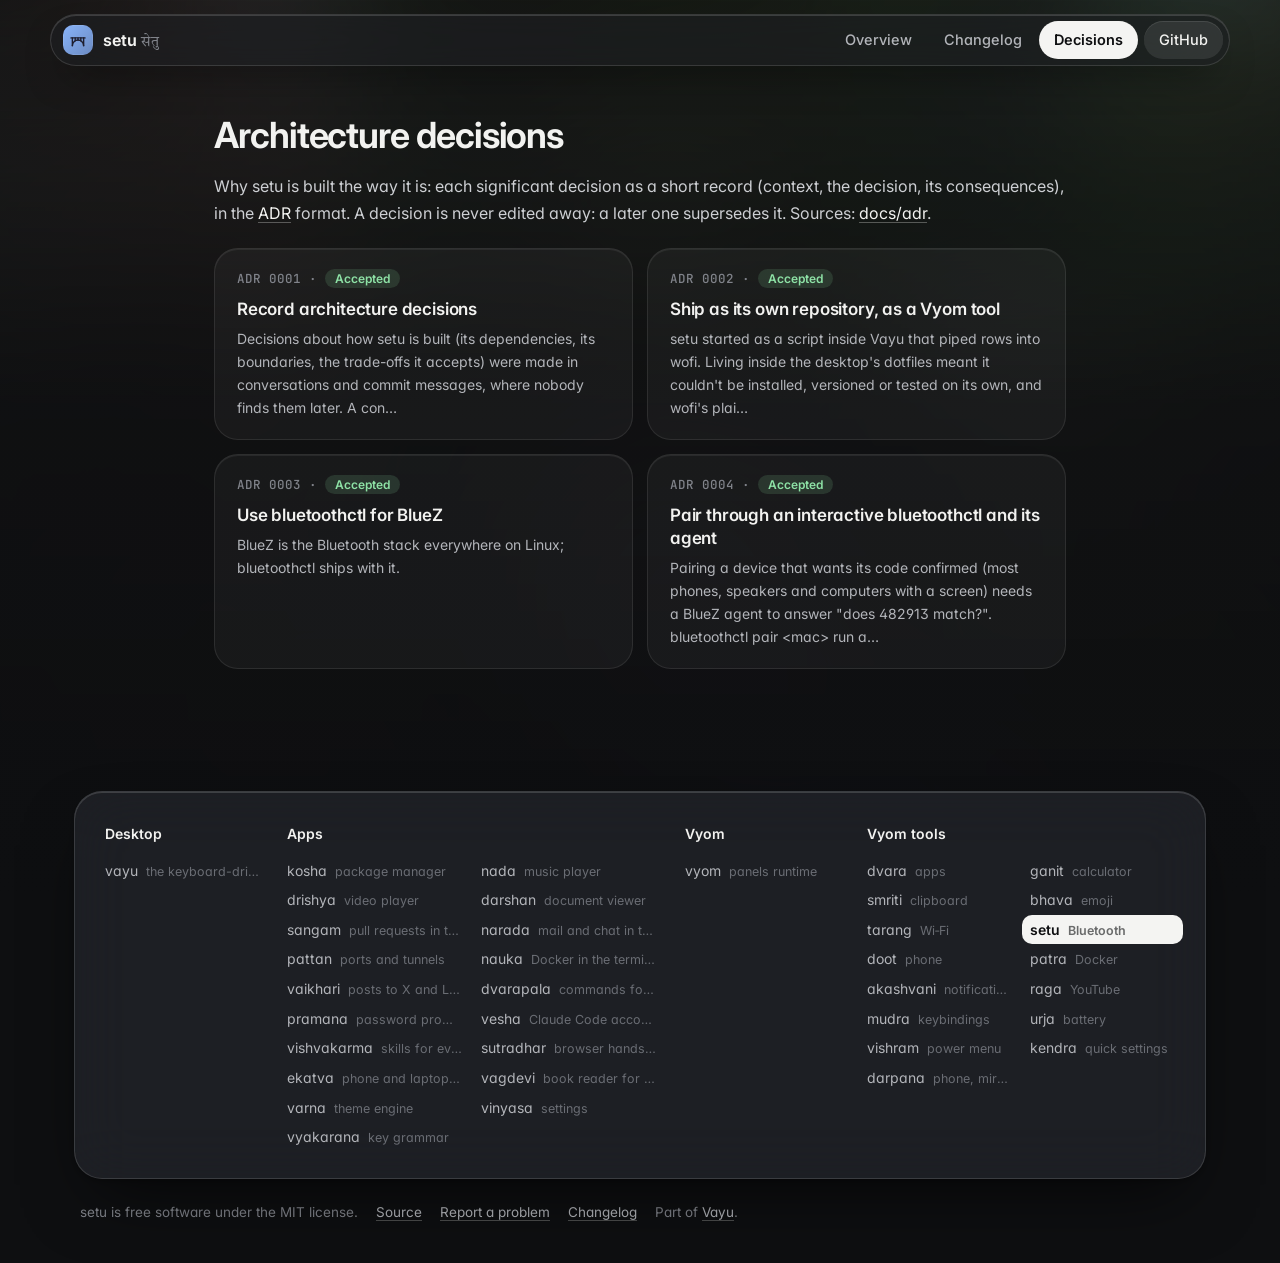
==== commit 3af5d510: "New screenshots in the Spatial look, with made-up demo data Co-Authored-By: Claude Opus 5.5 <noreply" ====
--- a/docs/adr/index.html
+++ b/docs/adr/index.html
@@ -13,7 +13,7 @@
 <link rel="preconnect" href="https://fonts.gstatic.com" crossorigin>
 <link href="https://fonts.googleapis.com/css2?family=Inter:wght@400;500;600;700&family=JetBrains+Mono:wght@400;500;600&family=Tiro+Devanagari+Sanskrit&display=swap" rel="stylesheet">
 <link rel="stylesheet" href="../assets/site.css">
-<style>:root{--tool:#93c4ff}.backdrop:before{background-image:url("../assets/screenshots/setu.png")}</style>
+<style>:root{--tool:#93c4ff}.backdrop:before{background-image:url("../assets/screenshots/setu.webp")}</style>
 </head>
 <body class="sub">
 <div class="backdrop" aria-hidden="true"></div>
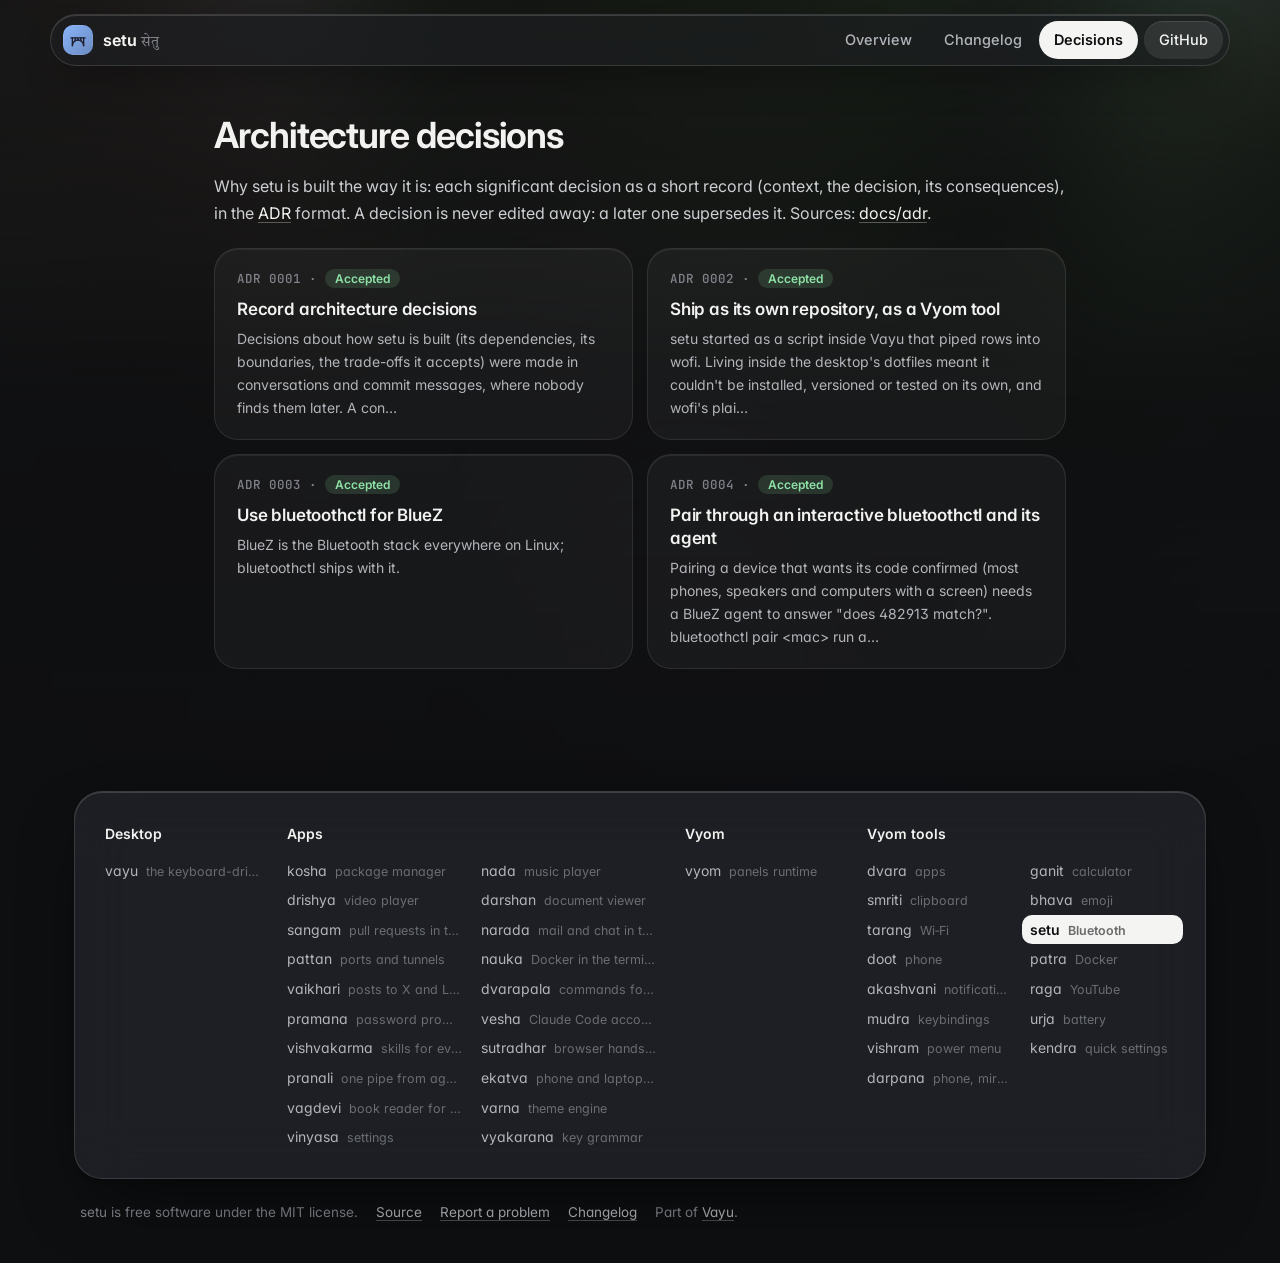
==== commit 43e82214: "Website: pranali in the family list; build-site.py passes ruff Co-Authored-By: Claude Opus 5.5 <nore" ====
--- a/docs/adr/index.html
+++ b/docs/adr/index.html
@@ -24,7 +24,7 @@
 <div class="wrap solo"><article>
 <h2>Architecture decisions</h2><p>Why setu is built the way it is: each significant decision as a short record (context, the decision, its consequences), in the <a href="https://cognitect.com/blog/2011/11/15/documenting-architecture-decisions">ADR</a> format. A decision is never edited away: a later one supersedes it. Sources: <a href="https://github.com/Theyashsawarkar/setu/tree/main/docs/adr">docs/adr</a>.</p><div class="cards"><a class="card" href="0001-record-architecture-decisions.html"><div class="n">ADR 0001 · <span class="status accepted">Accepted</span></div><h3>Record architecture decisions</h3><p>Decisions about how setu is built (its dependencies, its boundaries, the trade-offs it accepts) were made in conversations and commit messages, where nobody finds them later. A con…</p></a><a class="card" href="0002-own-repository-as-a-vyom-tool.html"><div class="n">ADR 0002 · <span class="status accepted">Accepted</span></div><h3>Ship as its own repository, as a Vyom tool</h3><p>setu started as a script inside Vayu that piped rows into wofi. Living inside the desktop&#x27;s dotfiles meant it couldn&#x27;t be installed, versioned or tested on its own, and wofi&#x27;s plai…</p></a><a class="card" href="0003-bluetoothctl.html"><div class="n">ADR 0003 · <span class="status accepted">Accepted</span></div><h3>Use bluetoothctl for BlueZ</h3><p>BlueZ is the Bluetooth stack everywhere on Linux; bluetoothctl ships with it.</p></a><a class="card" href="0004-pairing-through-an-interactive-bluetoothctl.html"><div class="n">ADR 0004 · <span class="status accepted">Accepted</span></div><h3>Pair through an interactive bluetoothctl and its agent</h3><p>Pairing a device that wants its code confirmed (most phones, speakers and computers with a screen) needs a BlueZ agent to answer &quot;does 482913 match?&quot;. bluetoothctl pair &lt;mac&gt; run a…</p></a></div>
 </article></div>
-<footer><div class="in glass"><div class=""><h4>Desktop</h4><div class="list"><a href="https://vayu.theyashsawarkar.dev/" class="">vayu <span>the keyboard-driven Wayland desktop</span></a></div></div><div class="g2"><h4>Apps</h4><div class="list"><a href="https://kosha.theyashsawarkar.dev/" class="">kosha <span>package manager</span></a><a href="https://nada.theyashsawarkar.dev/" class="">nada <span>music player</span></a><a href="https://drishya.theyashsawarkar.dev/" class="">drishya <span>video player</span></a><a href="https://darshan.theyashsawarkar.dev/" class="">darshan <span>document viewer</span></a><a href="https://sangam.theyashsawarkar.dev/" class="">sangam <span>pull requests in the terminal</span></a><a href="https://narada.theyashsawarkar.dev/" class="">narada <span>mail and chat in the terminal</span></a><a href="https://pattan.theyashsawarkar.dev/" class="">pattan <span>ports and tunnels</span></a><a href="https://nauka.theyashsawarkar.dev/" class="">nauka <span>Docker in the terminal</span></a><a href="https://vaikhari.theyashsawarkar.dev/" class="">vaikhari <span>posts to X and LinkedIn</span></a><a href="https://dvarapala.theyashsawarkar.dev/" class="">dvarapala <span>commands for AI agents, approved</span></a><a href="https://pramana.theyashsawarkar.dev/" class="">pramana <span>password prompts</span></a><a href="https://vesha.theyashsawarkar.dev/" class="">vesha <span>Claude Code accounts</span></a><a href="https://vishvakarma.theyashsawarkar.dev/" class="">vishvakarma <span>skills for every AI agent</span></a><a href="https://sutradhar.theyashsawarkar.dev/" class="">sutradhar <span>browser hands for AI agents</span></a><a href="https://ekatva.theyashsawarkar.dev/" class="">ekatva <span>phone and laptop, linked</span></a><a href="https://vagdevi.theyashsawarkar.dev/" class="">vagdevi <span>book reader for Android</span></a><a href="https://varna.theyashsawarkar.dev/" class="">varna <span>theme engine</span></a><a href="https://vinyasa.theyashsawarkar.dev/" class="">vinyasa <span>settings</span></a><a href="https://vyakarana.theyashsawarkar.dev/" class="">vyakarana <span>key grammar</span></a></div></div><div class=""><h4>Vyom</h4><div class="list"><a href="https://vyom.theyashsawarkar.dev/" class="">vyom <span>panels runtime</span></a></div></div><div class="g2"><h4>Vyom tools</h4><div class="list"><a href="https://dvara.theyashsawarkar.dev/" class="">dvara <span>apps</span></a><a href="https://ganit.theyashsawarkar.dev/" class="">ganit <span>calculator</span></a><a href="https://smriti.theyashsawarkar.dev/" class="">smriti <span>clipboard</span></a><a href="https://bhava.theyashsawarkar.dev/" class="">bhava <span>emoji</span></a><a href="https://tarang.theyashsawarkar.dev/" class="">tarang <span>Wi‑Fi</span></a><a href="https://setu.theyashsawarkar.dev/" class="me" aria-current="page">setu <span>Bluetooth</span></a><a href="https://doot.theyashsawarkar.dev/" class="">doot <span>phone</span></a><a href="https://patra.theyashsawarkar.dev/" class="">patra <span>Docker</span></a><a href="https://akashvani.theyashsawarkar.dev/" class="">akashvani <span>notifications</span></a><a href="https://raga.theyashsawarkar.dev/" class="">raga <span>YouTube</span></a><a href="https://mudra.theyashsawarkar.dev/" class="">mudra <span>keybindings</span></a><a href="https://urja.theyashsawarkar.dev/" class="">urja <span>battery</span></a><a href="https://vishram.theyashsawarkar.dev/" class="">vishram <span>power menu</span></a><a href="https://kendra.theyashsawarkar.dev/" class="">kendra <span>quick settings</span></a><a href="https://darpana.theyashsawarkar.dev/" class="">darpana <span>phone, mirrored</span></a></div></div></div>
+<footer><div class="in glass"><div class=""><h4>Desktop</h4><div class="list"><a href="https://vayu.theyashsawarkar.dev/" class="">vayu <span>the keyboard-driven Wayland desktop</span></a></div></div><div class="g2"><h4>Apps</h4><div class="list"><a href="https://kosha.theyashsawarkar.dev/" class="">kosha <span>package manager</span></a><a href="https://nada.theyashsawarkar.dev/" class="">nada <span>music player</span></a><a href="https://drishya.theyashsawarkar.dev/" class="">drishya <span>video player</span></a><a href="https://darshan.theyashsawarkar.dev/" class="">darshan <span>document viewer</span></a><a href="https://sangam.theyashsawarkar.dev/" class="">sangam <span>pull requests in the terminal</span></a><a href="https://narada.theyashsawarkar.dev/" class="">narada <span>mail and chat in the terminal</span></a><a href="https://pattan.theyashsawarkar.dev/" class="">pattan <span>ports and tunnels</span></a><a href="https://nauka.theyashsawarkar.dev/" class="">nauka <span>Docker in the terminal</span></a><a href="https://vaikhari.theyashsawarkar.dev/" class="">vaikhari <span>posts to X and LinkedIn</span></a><a href="https://dvarapala.theyashsawarkar.dev/" class="">dvarapala <span>commands for AI agents, approved</span></a><a href="https://pramana.theyashsawarkar.dev/" class="">pramana <span>password prompts</span></a><a href="https://vesha.theyashsawarkar.dev/" class="">vesha <span>Claude Code accounts</span></a><a href="https://vishvakarma.theyashsawarkar.dev/" class="">vishvakarma <span>skills for every AI agent</span></a><a href="https://sutradhar.theyashsawarkar.dev/" class="">sutradhar <span>browser hands for AI agents</span></a><a href="https://pranali.theyashsawarkar.dev/" class="">pranali <span>one pipe from agents to tools</span></a><a href="https://ekatva.theyashsawarkar.dev/" class="">ekatva <span>phone and laptop, linked</span></a><a href="https://vagdevi.theyashsawarkar.dev/" class="">vagdevi <span>book reader for Android</span></a><a href="https://varna.theyashsawarkar.dev/" class="">varna <span>theme engine</span></a><a href="https://vinyasa.theyashsawarkar.dev/" class="">vinyasa <span>settings</span></a><a href="https://vyakarana.theyashsawarkar.dev/" class="">vyakarana <span>key grammar</span></a></div></div><div class=""><h4>Vyom</h4><div class="list"><a href="https://vyom.theyashsawarkar.dev/" class="">vyom <span>panels runtime</span></a></div></div><div class="g2"><h4>Vyom tools</h4><div class="list"><a href="https://dvara.theyashsawarkar.dev/" class="">dvara <span>apps</span></a><a href="https://ganit.theyashsawarkar.dev/" class="">ganit <span>calculator</span></a><a href="https://smriti.theyashsawarkar.dev/" class="">smriti <span>clipboard</span></a><a href="https://bhava.theyashsawarkar.dev/" class="">bhava <span>emoji</span></a><a href="https://tarang.theyashsawarkar.dev/" class="">tarang <span>Wi‑Fi</span></a><a href="https://setu.theyashsawarkar.dev/" class="me" aria-current="page">setu <span>Bluetooth</span></a><a href="https://doot.theyashsawarkar.dev/" class="">doot <span>phone</span></a><a href="https://patra.theyashsawarkar.dev/" class="">patra <span>Docker</span></a><a href="https://akashvani.theyashsawarkar.dev/" class="">akashvani <span>notifications</span></a><a href="https://raga.theyashsawarkar.dev/" class="">raga <span>YouTube</span></a><a href="https://mudra.theyashsawarkar.dev/" class="">mudra <span>keybindings</span></a><a href="https://urja.theyashsawarkar.dev/" class="">urja <span>battery</span></a><a href="https://vishram.theyashsawarkar.dev/" class="">vishram <span>power menu</span></a><a href="https://kendra.theyashsawarkar.dev/" class="">kendra <span>quick settings</span></a><a href="https://darpana.theyashsawarkar.dev/" class="">darpana <span>phone, mirrored</span></a></div></div></div>
 <div class="bottom"><span>setu is free software under the MIT license.</span><a href="https://github.com/Theyashsawarkar/setu">Source</a><a href="https://github.com/Theyashsawarkar/setu/issues">Report a problem</a><a href="../changelog.html">Changelog</a><span>Part of <a href="https://vayu.theyashsawarkar.dev/">Vayu</a>.</span></div></footer>
 <script>
 document.querySelectorAll('pre.code').forEach(p=>{const b=document.createElement('button');b.className='copy';b.type='button';b.textContent='Copy';
